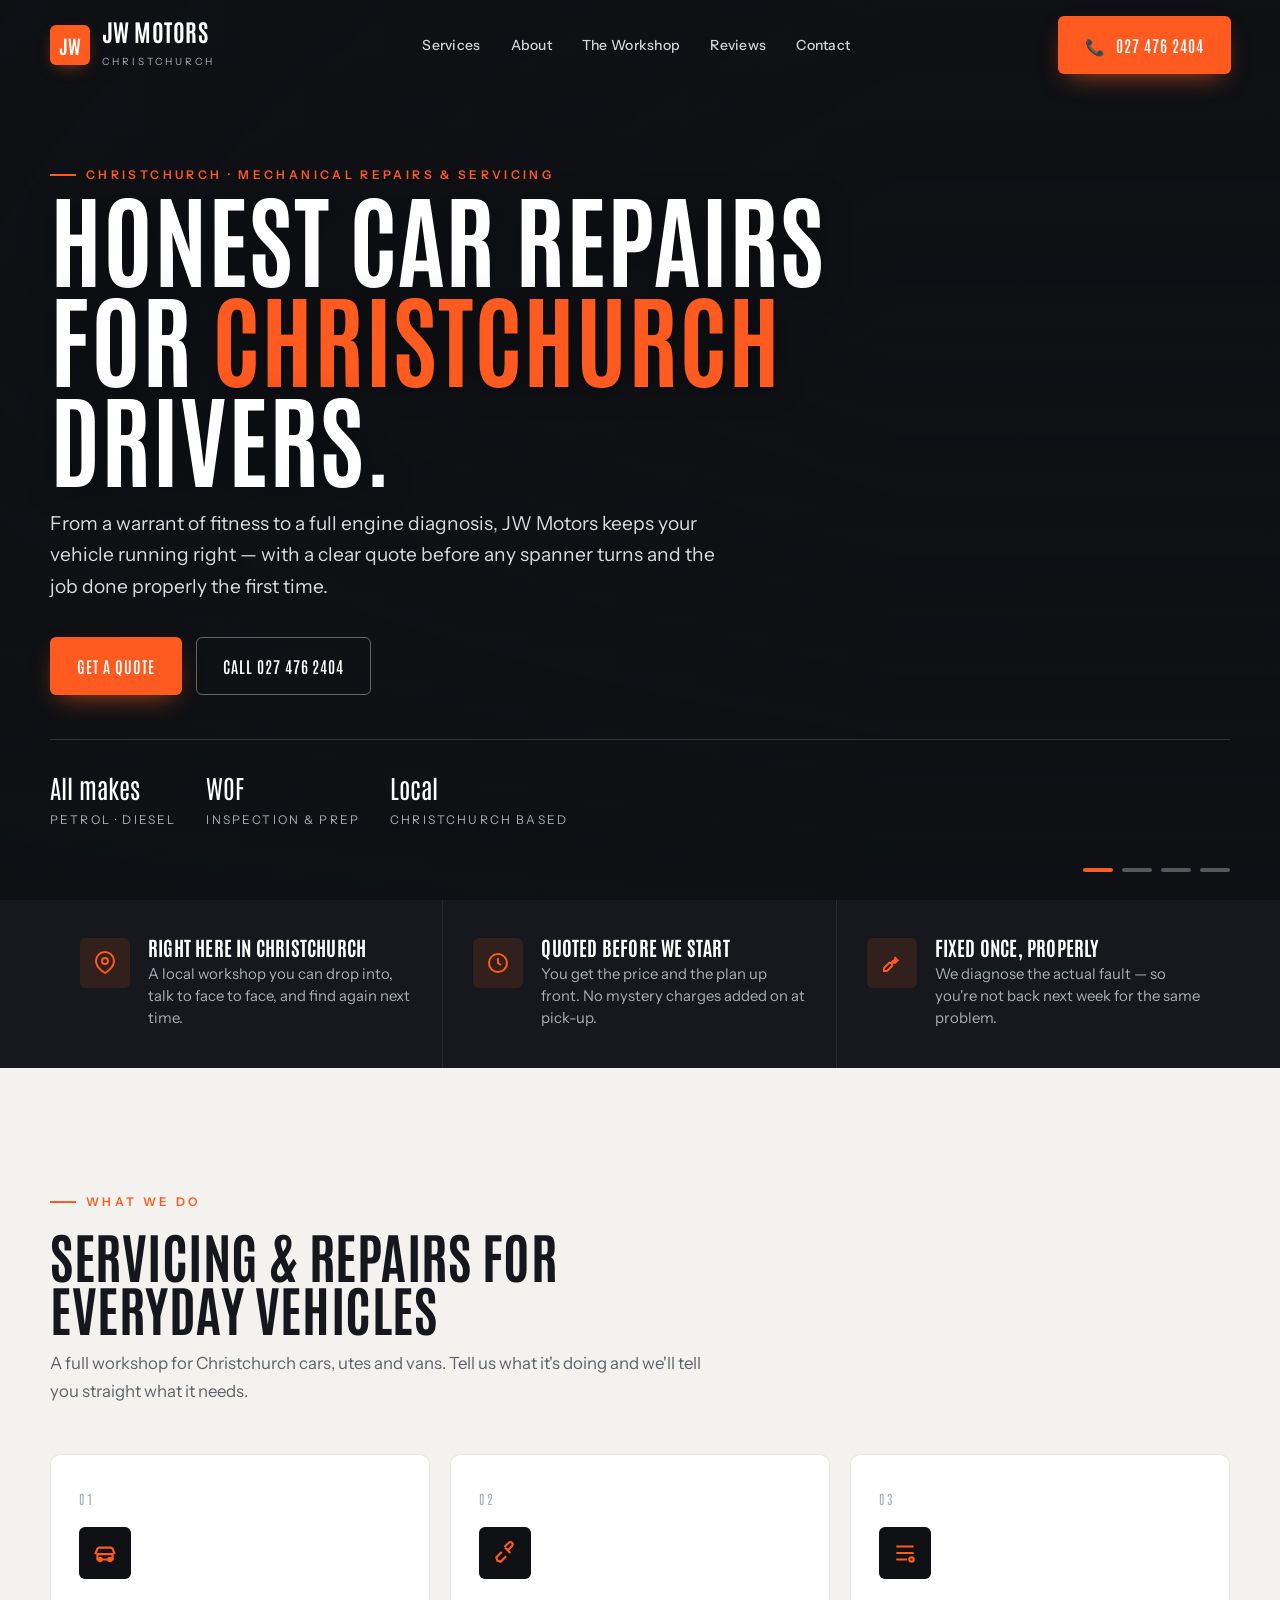
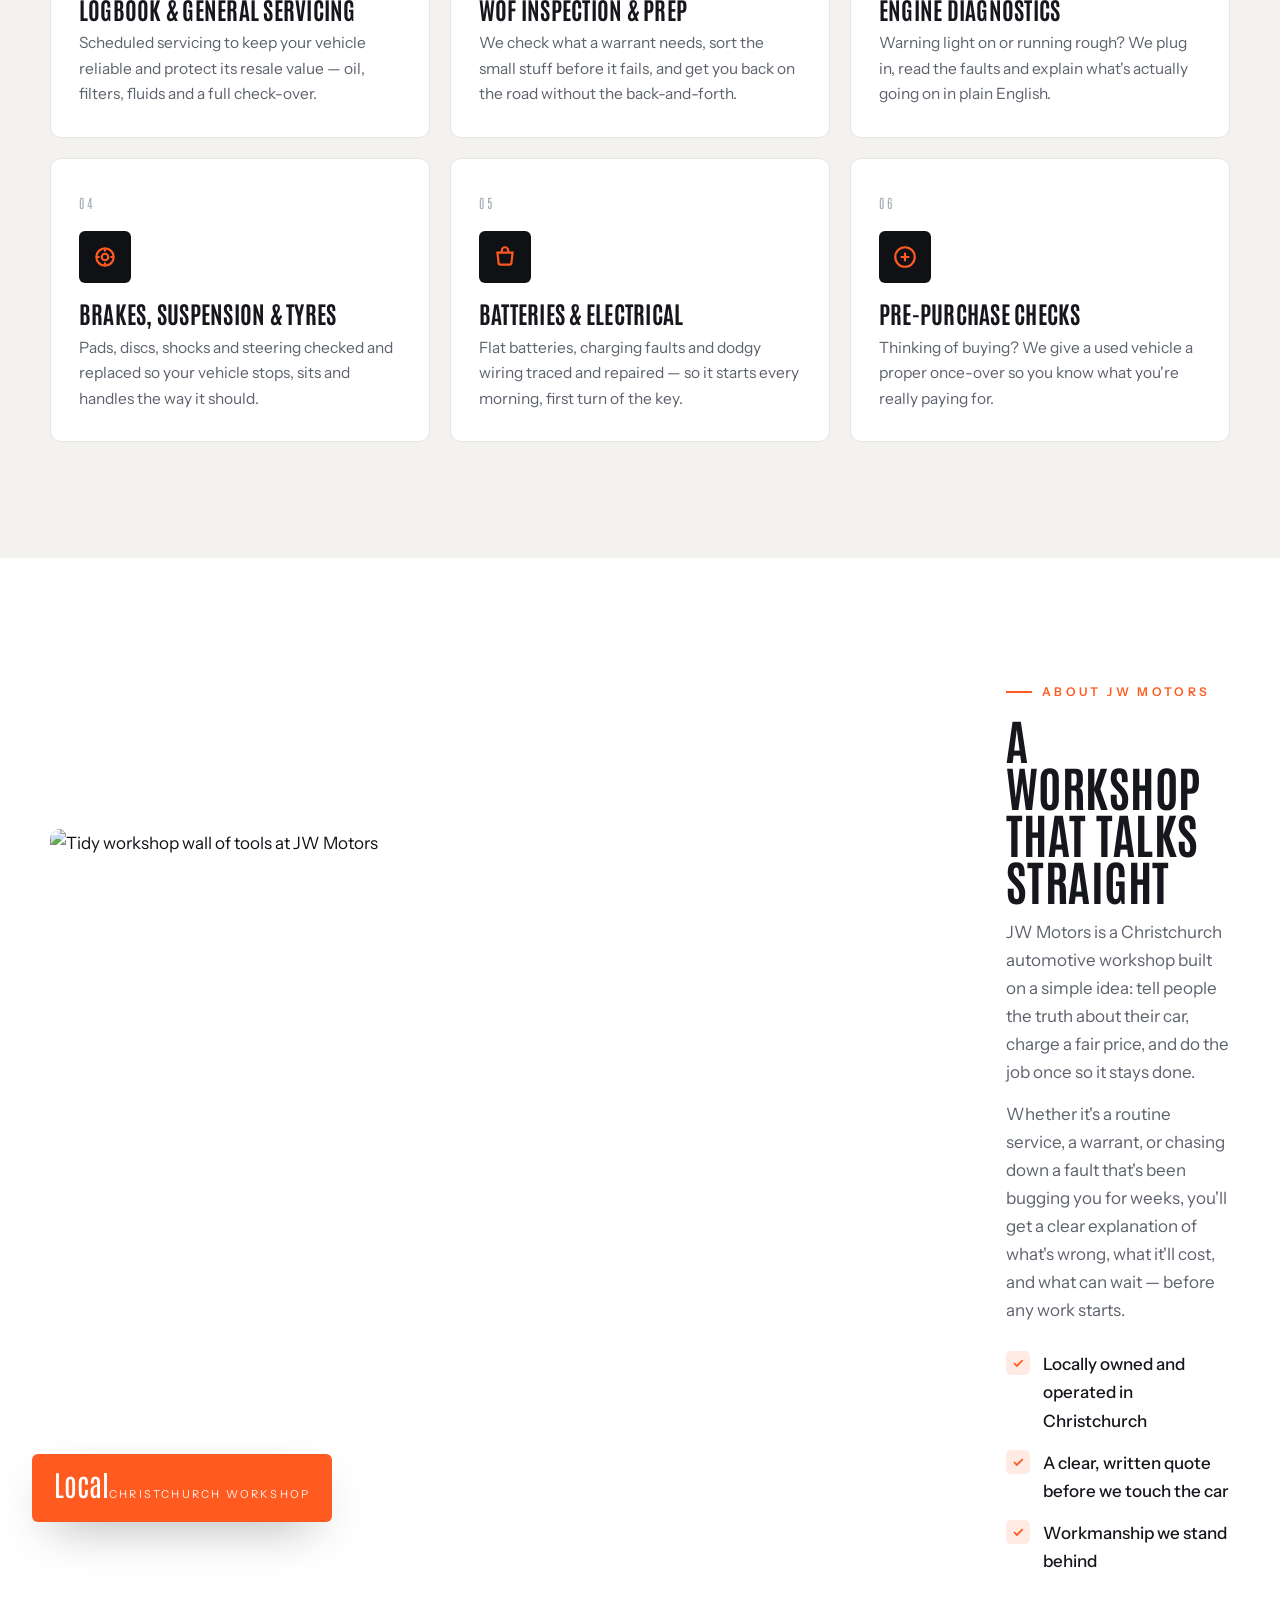
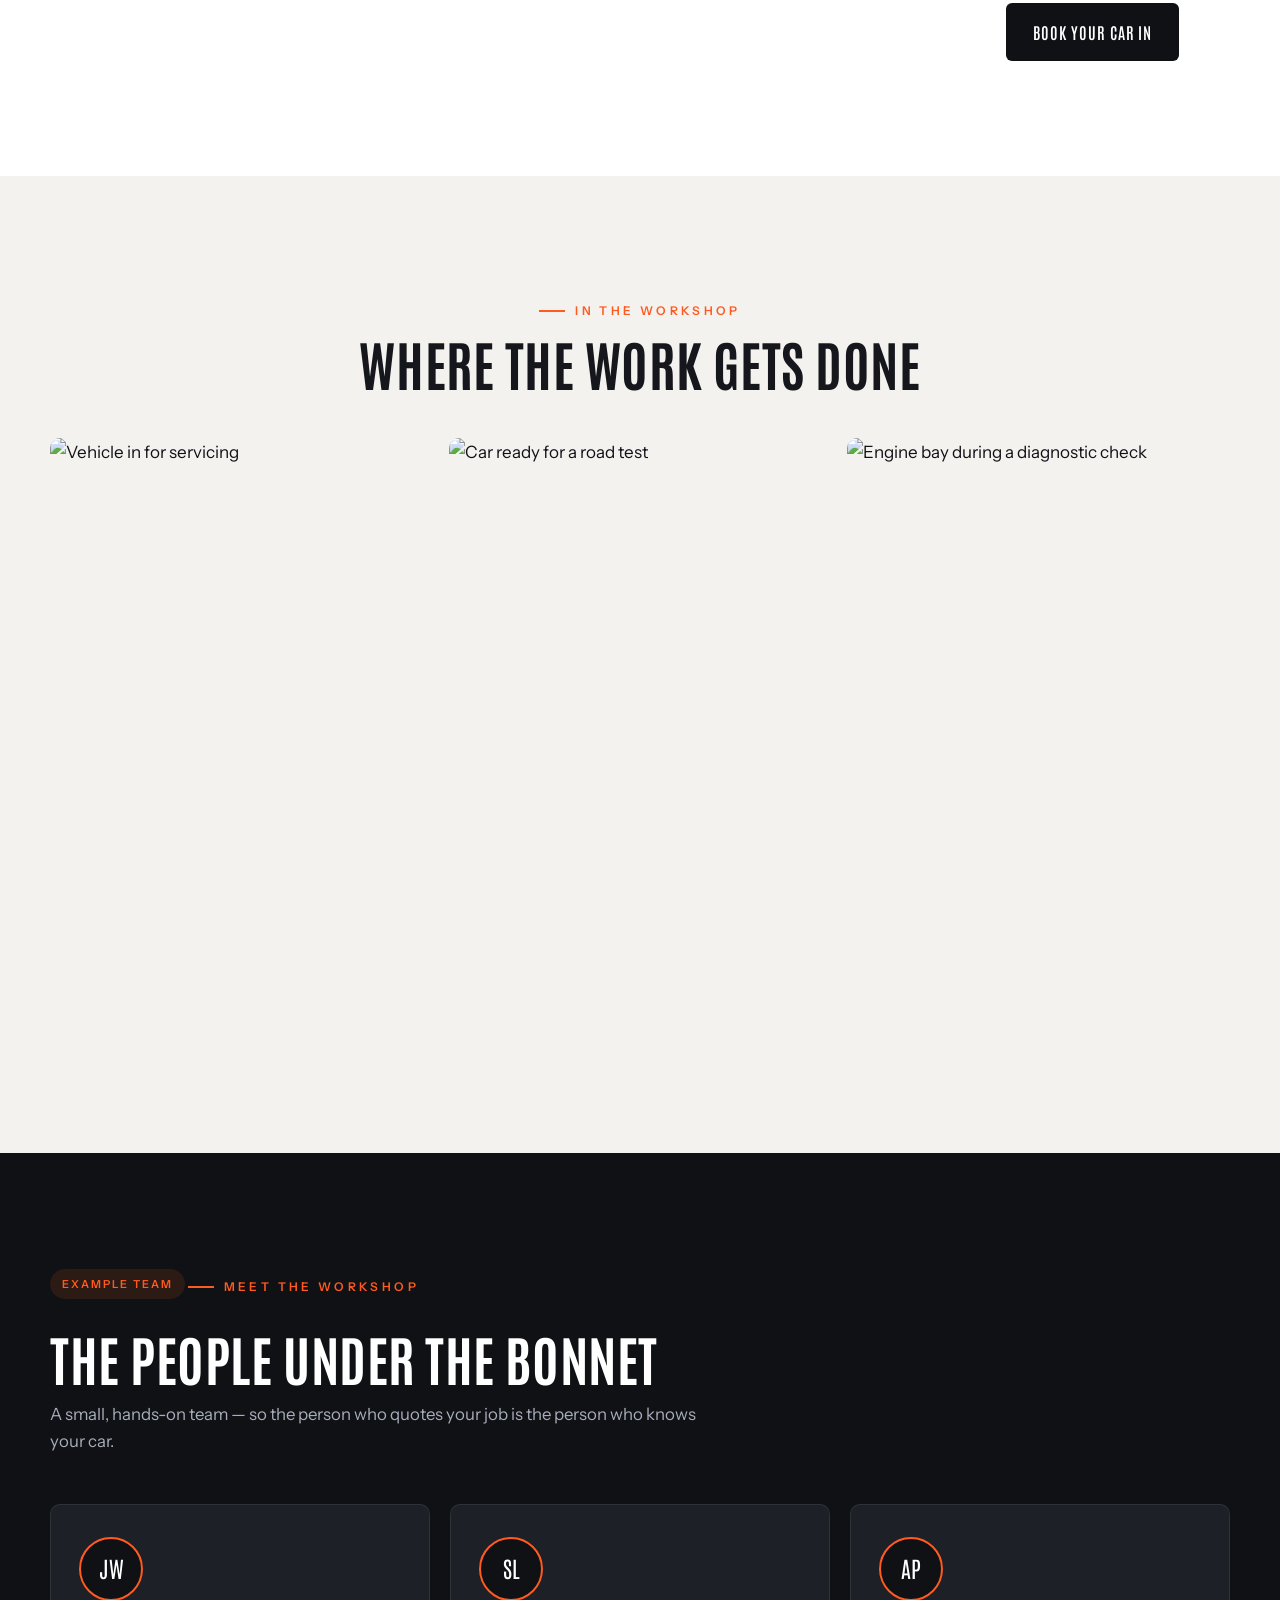
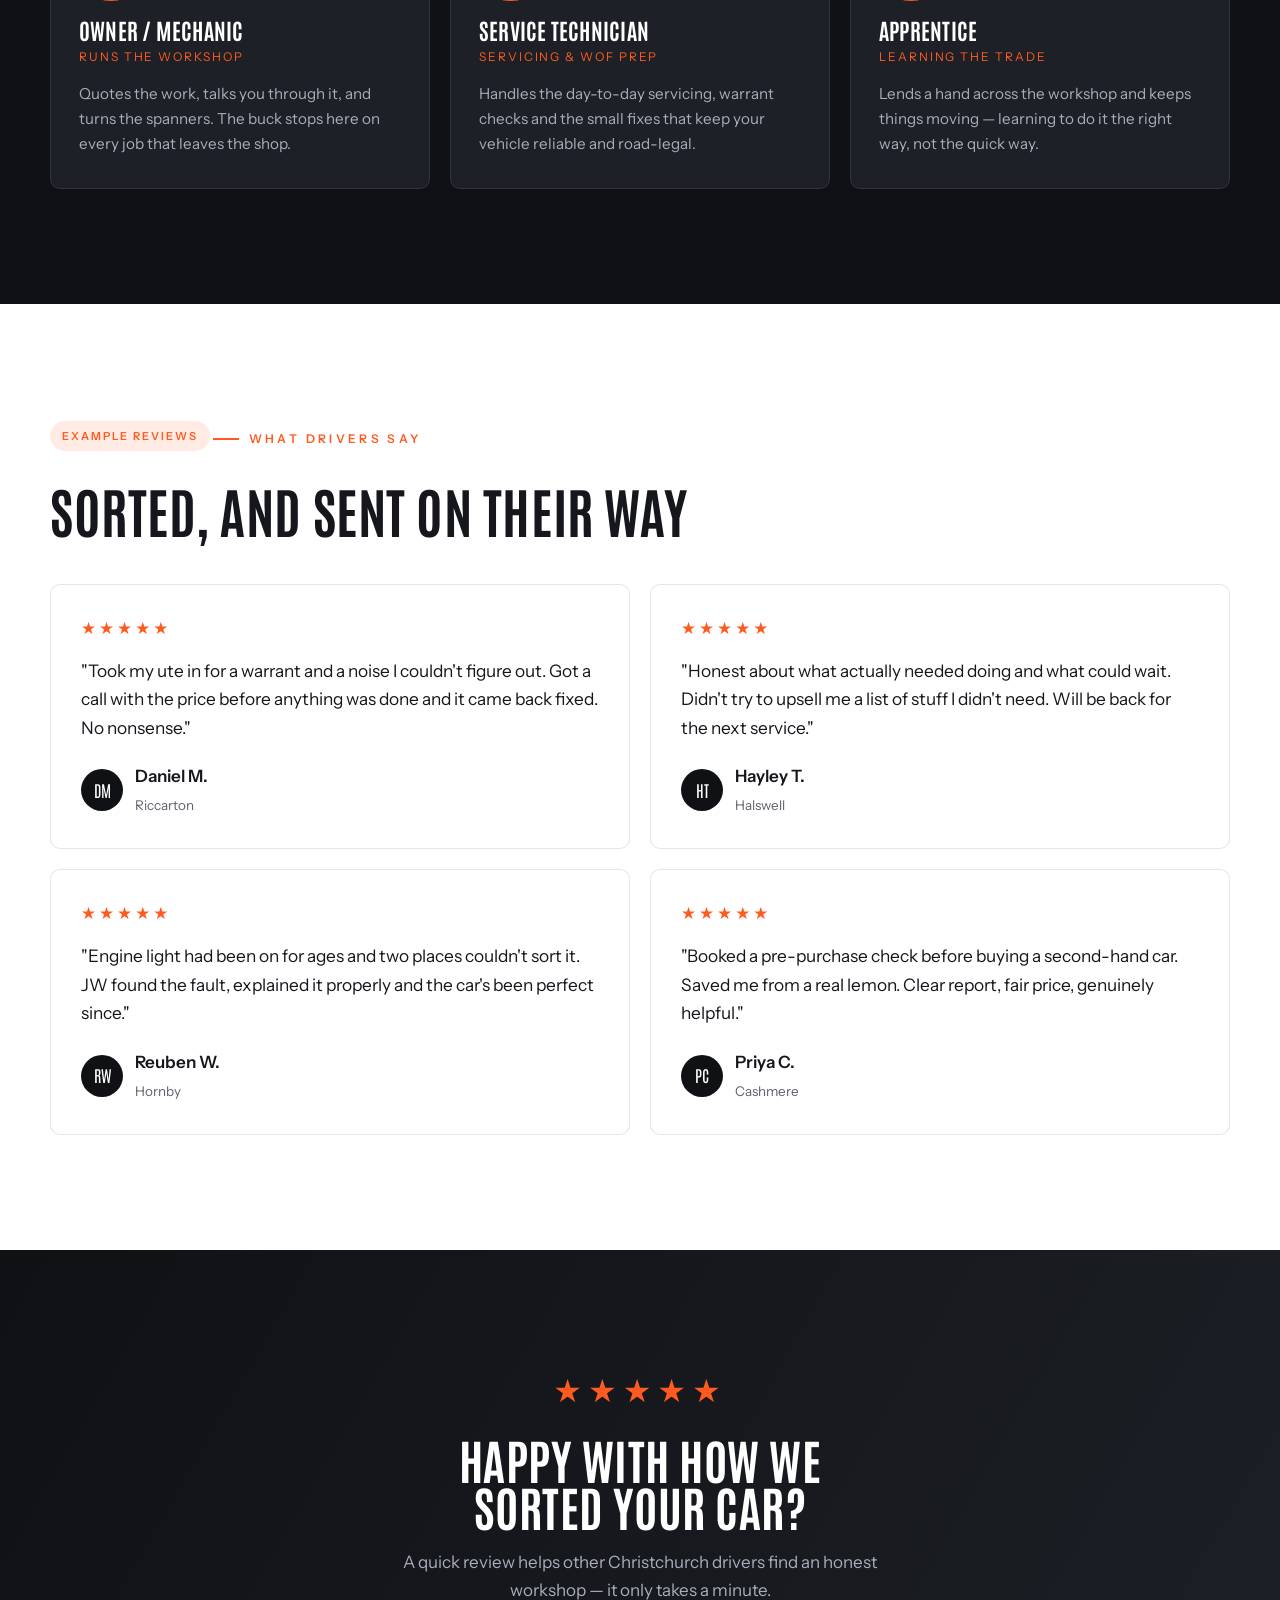
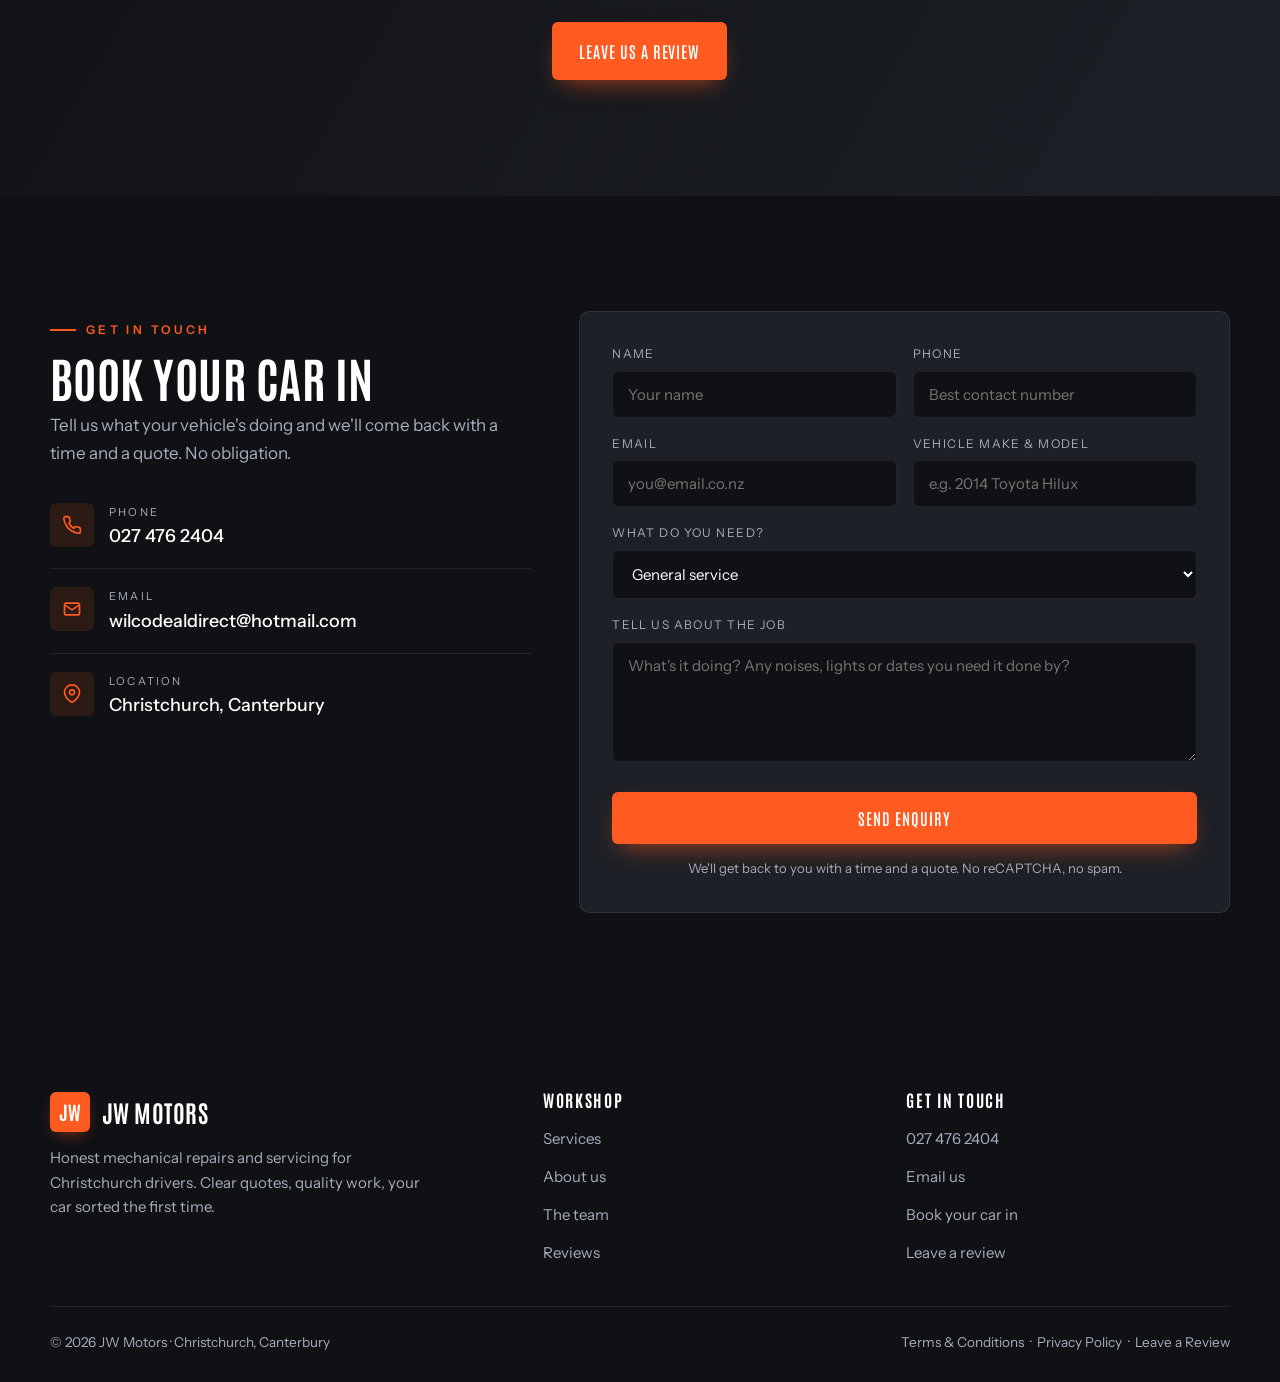
==== index.html @ 8399f2b5 "Initial build: JW Motors" ====
<!DOCTYPE html>
<html lang="en-NZ">
<head>
<meta charset="UTF-8" />
<meta name="viewport" content="width=device-width, initial-scale=1.0" />
<title>JW Motors | Mechanical Repairs & Servicing, Christchurch</title>
<meta name="description" content="JW Motors — honest mechanical repairs, servicing, WOF prep and diagnostics for Christchurch drivers. Clear quotes, no surprises, your car sorted the first time." />
<link rel="icon" href="favicon.svg" type="image/svg+xml" />
<meta property="og:title" content="JW Motors | Mechanical Repairs & Servicing, Christchurch" />
<meta property="og:description" content="Honest mechanical repairs and servicing for Christchurch drivers. Clear quotes, work done right the first time." />
<meta property="og:type" content="website" />
<meta property="og:image" content="https://images.unsplash.com/photo-1486262715619-67b85e0b08d3?auto=format&fit=crop&w=1200&q=70" />
<link rel="preconnect" href="https://fonts.googleapis.com" />
<link rel="preconnect" href="https://fonts.gstatic.com" crossorigin />
<link href="https://fonts.googleapis.com/css2?family=Antonio:wght@400;600;700&family=Instrument+Sans:wght@400;500;600&display=swap" rel="stylesheet" />
<link rel="stylesheet" href="styles.css" />
</head>
<body>

<!-- Intro overlay -->
<div class="intro" aria-hidden="true">
  <div class="intro-logo">
    <span class="brand-mark">JW</span>
    <span class="brand-name">JW Motors</span>
  </div>
  <span class="intro-bar"></span>
</div>

<!-- NAV -->
<header class="nav">
  <div class="nav-inner">
    <a class="brand" href="index.html" aria-label="JW Motors home">
      <span class="brand-mark">JW</span>
      <span>
        <span class="brand-name">JW Motors</span>
        <span class="brand-sub">Christchurch</span>
      </span>
    </a>
    <nav class="nav-links" aria-label="Primary">
      <a href="#services">Services</a>
      <a href="#about">About</a>
      <a href="#crew">The Workshop</a>
      <a href="#reviews">Reviews</a>
      <a href="#contact">Contact</a>
    </nav>
    <div class="nav-cta">
      <a class="btn btn-primary" href="tel:+64274762404">📞 <span class="long">027 476 2404</span></a>
    </div>
  </div>
</header>

<!-- HERO -->
<section class="hero" id="top">
  <div class="hero-slides">
    <div class="hero-slide active" style="background-image:url('https://images.unsplash.com/photo-1486262715619-67b85e0b08d3?auto=format&fit=crop&w=1900&q=70')"></div>
    <div class="hero-slide" style="background-image:url('https://images.unsplash.com/photo-1487754180451-c456f719a1fc?auto=format&fit=crop&w=1900&q=70')"></div>
    <div class="hero-slide" style="background-image:url('https://images.unsplash.com/photo-1492144534655-ae79c964c9d7?auto=format&fit=crop&w=1900&q=70')"></div>
    <div class="hero-slide" style="background-image:url('https://images.unsplash.com/photo-1503376780353-7e6692767b70?auto=format&fit=crop&w=1900&q=70')"></div>
  </div>
  <div class="hero-overlay"></div>
  <div class="hero-content">
    <span class="eyebrow">Christchurch · Mechanical Repairs & Servicing</span>
    <h1>Honest car repairs for <span class="hl">Christchurch</span> drivers.</h1>
    <p class="hero-sub">From a warrant of fitness to a full engine diagnosis, JW Motors keeps your vehicle running right — with a clear quote before any spanner turns and the job done properly the first time.</p>
    <div class="hero-cta">
      <a class="btn btn-primary" href="#contact">Get a quote</a>
      <a class="btn btn-ghost" href="tel:+64274762404">Call 027 476 2404</a>
    </div>
    <div class="hero-meta">
      <div class="item"><span class="k">All makes</span><span class="v">Petrol · Diesel</span></div>
      <div class="item"><span class="k">WOF</span><span class="v">Inspection & prep</span></div>
      <div class="item"><span class="k">Local</span><span class="v">Christchurch based</span></div>
    </div>
  </div>
  <div class="hero-dots" role="tablist" aria-label="Hero images">
    <button class="active" aria-label="Image 1"></button>
    <button aria-label="Image 2"></button>
    <button aria-label="Image 3"></button>
    <button aria-label="Image 4"></button>
  </div>
</section>

<!-- TRUST STRIP -->
<section class="trust" aria-label="Why drivers choose us">
  <div class="wrap">
    <div class="trust-grid">
      <div class="trust-item reveal">
        <span class="trust-ico" aria-hidden="true">
          <svg width="24" height="24" viewBox="0 0 24 24" fill="none" stroke="currentColor" stroke-width="2"><path d="M21 10c0 7-9 12-9 12s-9-5-9-12a9 9 0 0 1 18 0Z"/><circle cx="12" cy="10" r="3"/></svg>
        </span>
        <div><h3>Right here in Christchurch</h3><p>A local workshop you can drop into, talk to face to face, and find again next time.</p></div>
      </div>
      <div class="trust-item reveal">
        <span class="trust-ico" aria-hidden="true">
          <svg width="24" height="24" viewBox="0 0 24 24" fill="none" stroke="currentColor" stroke-width="2"><circle cx="12" cy="12" r="9"/><path d="M12 7v5l3 2"/></svg>
        </span>
        <div><h3>Quoted before we start</h3><p>You get the price and the plan up front. No mystery charges added on at pick-up.</p></div>
      </div>
      <div class="trust-item reveal">
        <span class="trust-ico" aria-hidden="true">
          <svg width="24" height="24" viewBox="0 0 24 24" fill="none" stroke="currentColor" stroke-width="2"><path d="M14.7 6.3a4 4 0 0 1-5.4 5.4L4 17v3h3l5.3-5.3a4 4 0 0 1 5.4-5.4l-2.6 2.6-1.4-1.4 2.6-2.6Z"/></svg>
        </span>
        <div><h3>Fixed once, properly</h3><p>We diagnose the actual fault — so you're not back next week for the same problem.</p></div>
      </div>
    </div>
  </div>
</section>

<!-- SERVICES -->
<section class="band band-bone" id="services">
  <div class="wrap">
    <div class="sec-head reveal">
      <span class="eyebrow">What we do</span>
      <h2>Servicing & repairs for everyday vehicles</h2>
      <p>A full workshop for Christchurch cars, utes and vans. Tell us what it's doing and we'll tell you straight what it needs.</p>
    </div>
    <div class="svc-grid">
      <article class="svc-card reveal">
        <span class="svc-num">01</span>
        <span class="svc-ico" aria-hidden="true"><svg width="26" height="26" viewBox="0 0 24 24" fill="none" stroke="currentColor" stroke-width="2"><path d="M3 13l2-5a2 2 0 0 1 2-1h10a2 2 0 0 1 2 1l2 5"/><path d="M5 13h14v5H5z"/><circle cx="7.5" cy="18" r="1.5"/><circle cx="16.5" cy="18" r="1.5"/></svg></span>
        <h3>Logbook & general servicing</h3>
        <p>Scheduled servicing to keep your vehicle reliable and protect its resale value — oil, filters, fluids and a full check-over.</p>
      </article>
      <article class="svc-card reveal">
        <span class="svc-num">02</span>
        <span class="svc-ico" aria-hidden="true"><svg width="26" height="26" viewBox="0 0 24 24" fill="none" stroke="currentColor" stroke-width="2"><path d="M9 11l-5 5 1 3 3 1 5-5"/><path d="M14.5 9.5l4-4a2.1 2.1 0 0 0-3-3l-4 4"/><path d="M12 7l5 5"/></svg></span>
        <h3>WOF inspection & prep</h3>
        <p>We check what a warrant needs, sort the small stuff before it fails, and get you back on the road without the back-and-forth.</p>
      </article>
      <article class="svc-card reveal">
        <span class="svc-num">03</span>
        <span class="svc-ico" aria-hidden="true"><svg width="26" height="26" viewBox="0 0 24 24" fill="none" stroke="currentColor" stroke-width="2"><path d="M4 6h16M4 12h16M4 18h10"/><circle cx="18" cy="18" r="2"/></svg></span>
        <h3>Engine diagnostics</h3>
        <p>Warning light on or running rough? We plug in, read the faults and explain what's actually going on in plain English.</p>
      </article>
      <article class="svc-card reveal">
        <span class="svc-num">04</span>
        <span class="svc-ico" aria-hidden="true"><svg width="26" height="26" viewBox="0 0 24 24" fill="none" stroke="currentColor" stroke-width="2"><circle cx="12" cy="12" r="8"/><circle cx="12" cy="12" r="3"/><path d="M12 4v3M12 17v3M4 12h3M17 12h3"/></svg></span>
        <h3>Brakes, suspension & tyres</h3>
        <p>Pads, discs, shocks and steering checked and replaced so your vehicle stops, sits and handles the way it should.</p>
      </article>
      <article class="svc-card reveal">
        <span class="svc-num">05</span>
        <span class="svc-ico" aria-hidden="true"><svg width="26" height="26" viewBox="0 0 24 24" fill="none" stroke="currentColor" stroke-width="2"><path d="M5 8h14l-1 9a2 2 0 0 1-2 2H8a2 2 0 0 1-2-2L5 8Z"/><path d="M9 8V6a3 3 0 0 1 6 0v2"/></svg></span>
        <h3>Batteries & electrical</h3>
        <p>Flat batteries, charging faults and dodgy wiring traced and repaired — so it starts every morning, first turn of the key.</p>
      </article>
      <article class="svc-card reveal">
        <span class="svc-num">06</span>
        <span class="svc-ico" aria-hidden="true"><svg width="26" height="26" viewBox="0 0 24 24" fill="none" stroke="currentColor" stroke-width="2"><path d="M3 12a9 9 0 1 0 18 0 9 9 0 0 0-18 0Z"/><path d="M8 12h8M12 8v8"/></svg></span>
        <h3>Pre-purchase checks</h3>
        <p>Thinking of buying? We give a used vehicle a proper once-over so you know what you're really paying for.</p>
      </article>
    </div>
  </div>
</section>

<!-- ABOUT -->
<section class="band band-paper" id="about">
  <div class="wrap">
    <div class="split">
      <div class="about-media reveal">
        <img src="https://images.unsplash.com/photo-1487754180451-c456f719a1fc?auto=format&fit=crop&w=900&q=70" alt="Tidy workshop wall of tools at JW Motors" width="900" height="675" loading="lazy" />
        <div class="about-tag"><span class="big">Local</span><span class="small">Christchurch workshop</span></div>
      </div>
      <div class="about-copy reveal">
        <span class="eyebrow">About JW Motors</span>
        <h2 style="font-size:clamp(2rem,5vw,3rem);margin-top:14px;">A workshop that talks straight</h2>
        <p>JW Motors is a Christchurch automotive workshop built on a simple idea: tell people the truth about their car, charge a fair price, and do the job once so it stays done.</p>
        <p>Whether it's a routine service, a warrant, or chasing down a fault that's been bugging you for weeks, you'll get a clear explanation of what's wrong, what it'll cost, and what can wait — before any work starts.</p>
        <ul class="checklist">
          <li><span class="tick" aria-hidden="true"><svg width="14" height="14" viewBox="0 0 24 24" fill="none" stroke="currentColor" stroke-width="3"><path d="M5 12l5 5L20 7"/></svg></span> Locally owned and operated in Christchurch</li>
          <li><span class="tick" aria-hidden="true"><svg width="14" height="14" viewBox="0 0 24 24" fill="none" stroke="currentColor" stroke-width="3"><path d="M5 12l5 5L20 7"/></svg></span> A clear, written quote before we touch the car</li>
          <li><span class="tick" aria-hidden="true"><svg width="14" height="14" viewBox="0 0 24 24" fill="none" stroke="currentColor" stroke-width="3"><path d="M5 12l5 5L20 7"/></svg></span> Workmanship we stand behind</li>
        </ul>
        <a class="btn btn-dark" href="#contact" style="margin-top:28px;">Book your car in</a>
      </div>
    </div>
  </div>
</section>

<!-- WORK GALLERY -->
<section class="band band-bone" id="gallery">
  <div class="wrap">
    <div class="sec-head center reveal">
      <span class="eyebrow">In the workshop</span>
      <h2>Where the work gets done</h2>
    </div>
    <div class="svc-grid" style="gap:16px;">
      <div class="reveal" style="overflow:hidden;border-radius:var(--radius-lg);">
        <img src="https://images.unsplash.com/photo-1492144534655-ae79c964c9d7?auto=format&fit=crop&w=800&q=70" alt="Vehicle in for servicing" width="800" height="600" loading="lazy" style="width:100%;aspect-ratio:4/3;object-fit:cover;filter:saturate(0.85) contrast(1.05);" />
      </div>
      <div class="reveal" style="overflow:hidden;border-radius:var(--radius-lg);">
        <img src="https://images.unsplash.com/photo-1503376780353-7e6692767b70?auto=format&fit=crop&w=800&q=70" alt="Car ready for a road test" width="800" height="600" loading="lazy" style="width:100%;aspect-ratio:4/3;object-fit:cover;filter:saturate(0.85) contrast(1.05);" />
      </div>
      <div class="reveal" style="overflow:hidden;border-radius:var(--radius-lg);">
        <img src="https://images.unsplash.com/photo-1486262715619-67b85e0b08d3?auto=format&fit=crop&w=800&q=70" alt="Engine bay during a diagnostic check" width="800" height="600" loading="lazy" style="width:100%;aspect-ratio:4/3;object-fit:cover;filter:saturate(0.85) contrast(1.05);" />
      </div>
    </div>
  </div>
</section>

<!-- CREW -->
<section class="band band-ink" id="crew">
  <div class="wrap">
    <div class="sec-head reveal">
      <span class="badge">Example team</span>
      <span class="eyebrow">Meet the workshop</span>
      <h2>The people under the bonnet</h2>
      <p>A small, hands-on team — so the person who quotes your job is the person who knows your car.</p>
    </div>
    <div class="crew-grid">
      <article class="crew-card reveal">
        <div class="avatar" aria-hidden="true">JW</div>
        <h3>Owner / Mechanic</h3>
        <span class="role-sub">Runs the workshop</span>
        <p>Quotes the work, talks you through it, and turns the spanners. The buck stops here on every job that leaves the shop.</p>
      </article>
      <article class="crew-card reveal">
        <div class="avatar" aria-hidden="true">SL</div>
        <h3>Service Technician</h3>
        <span class="role-sub">Servicing & WOF prep</span>
        <p>Handles the day-to-day servicing, warrant checks and the small fixes that keep your vehicle reliable and road-legal.</p>
      </article>
      <article class="crew-card reveal">
        <div class="avatar" aria-hidden="true">AP</div>
        <h3>Apprentice</h3>
        <span class="role-sub">Learning the trade</span>
        <p>Lends a hand across the workshop and keeps things moving — learning to do it the right way, not the quick way.</p>
      </article>
    </div>
  </div>
</section>

<!-- REVIEWS -->
<section class="band band-paper" id="reviews">
  <div class="wrap">
    <div class="sec-head reveal">
      <span class="badge">Example reviews</span>
      <span class="eyebrow">What drivers say</span>
      <h2>Sorted, and sent on their way</h2>
    </div>
    <div class="rev-grid">
      <article class="rev-card reveal">
        <div class="stars" aria-label="5 out of 5 stars">★★★★★</div>
        <blockquote>"Took my ute in for a warrant and a noise I couldn't figure out. Got a call with the price before anything was done and it came back fixed. No nonsense."</blockquote>
        <div class="rev-who"><span class="ava">DM</span><span><span class="n">Daniel M.</span><br /><span class="s">Riccarton</span></span></div>
      </article>
      <article class="rev-card reveal">
        <div class="stars" aria-label="5 out of 5 stars">★★★★★</div>
        <blockquote>"Honest about what actually needed doing and what could wait. Didn't try to upsell me a list of stuff I didn't need. Will be back for the next service."</blockquote>
        <div class="rev-who"><span class="ava">HT</span><span><span class="n">Hayley T.</span><br /><span class="s">Halswell</span></span></div>
      </article>
      <article class="rev-card reveal">
        <div class="stars" aria-label="5 out of 5 stars">★★★★★</div>
        <blockquote>"Engine light had been on for ages and two places couldn't sort it. JW found the fault, explained it properly and the car's been perfect since."</blockquote>
        <div class="rev-who"><span class="ava">RW</span><span><span class="n">Reuben W.</span><br /><span class="s">Hornby</span></span></div>
      </article>
      <article class="rev-card reveal">
        <div class="stars" aria-label="5 out of 5 stars">★★★★★</div>
        <blockquote>"Booked a pre-purchase check before buying a second-hand car. Saved me from a real lemon. Clear report, fair price, genuinely helpful."</blockquote>
        <div class="rev-who"><span class="ava">PC</span><span><span class="n">Priya C.</span><br /><span class="s">Cashmere</span></span></div>
      </article>
    </div>
  </div>
</section>

<!-- REVIEW FUNNEL BANNER -->
<section class="band funnel">
  <div class="wrap funnel-inner reveal">
    <div class="stars" aria-hidden="true">★★★★★</div>
    <h2>Happy with how we sorted your car?</h2>
    <p>A quick review helps other Christchurch drivers find an honest workshop — it only takes a minute.</p>
    <a class="btn btn-primary" href="review.html">Leave us a review</a>
  </div>
</section>

<!-- CONTACT -->
<section class="band band-ink" id="contact">
  <div class="wrap">
    <div class="contact-grid">
      <div class="contact-info reveal">
        <span class="eyebrow">Get in touch</span>
        <h2 style="font-size:clamp(2rem,5vw,3rem);margin:14px 0 10px;">Book your car in</h2>
        <p style="color:var(--muted-light);margin-bottom:18px;">Tell us what your vehicle's doing and we'll come back with a time and a quote. No obligation.</p>
        <div class="line">
          <span class="ico" aria-hidden="true"><svg width="20" height="20" viewBox="0 0 24 24" fill="none" stroke="currentColor" stroke-width="2"><path d="M22 16.9v3a2 2 0 0 1-2.2 2 19.8 19.8 0 0 1-8.6-3 19.5 19.5 0 0 1-6-6 19.8 19.8 0 0 1-3-8.7A2 2 0 0 1 4.1 2h3a2 2 0 0 1 2 1.7c.1 1 .4 1.9.7 2.8a2 2 0 0 1-.5 2.1L8.1 9.9a16 16 0 0 0 6 6l1.3-1.3a2 2 0 0 1 2.1-.4c.9.3 1.8.5 2.8.6a2 2 0 0 1 1.7 2Z"/></svg></span>
          <div><div class="lbl">Phone</div><a class="val" href="tel:+64274762404">027 476 2404</a></div>
        </div>
        <div class="line">
          <span class="ico" aria-hidden="true"><svg width="20" height="20" viewBox="0 0 24 24" fill="none" stroke="currentColor" stroke-width="2"><rect x="3" y="5" width="18" height="14" rx="2"/><path d="m3 7 9 6 9-6"/></svg></span>
          <div><div class="lbl">Email</div><a class="val" href="mailto:wilcodealdirect@hotmail.com">wilcodealdirect@hotmail.com</a></div>
        </div>
        <div class="line">
          <span class="ico" aria-hidden="true"><svg width="20" height="20" viewBox="0 0 24 24" fill="none" stroke="currentColor" stroke-width="2"><path d="M21 10c0 7-9 12-9 12s-9-5-9-12a9 9 0 0 1 18 0Z"/><circle cx="12" cy="10" r="3"/></svg></span>
          <div><div class="lbl">Location</div><span class="val">Christchurch, Canterbury</span></div>
        </div>
      </div>

      <form class="form reveal" action="https://formsubmit.co/wilcodealdirect@hotmail.com" method="POST">
        <input type="hidden" name="_subject" value="New enquiry from JW Motors website" />
        <input type="hidden" name="_captcha" value="false" />
        <input type="hidden" name="_template" value="table" />
        <div class="form-row">
          <div class="field">
            <label for="name">Name</label>
            <input id="name" name="name" type="text" required placeholder="Your name" />
          </div>
          <div class="field">
            <label for="phone">Phone</label>
            <input id="phone" name="phone" type="tel" required placeholder="Best contact number" />
          </div>
        </div>
        <div class="form-row">
          <div class="field">
            <label for="email">Email</label>
            <input id="email" name="email" type="email" placeholder="you@email.co.nz" />
          </div>
          <div class="field">
            <label for="vehicle">Vehicle make & model</label>
            <input id="vehicle" name="vehicle" type="text" placeholder="e.g. 2014 Toyota Hilux" />
          </div>
        </div>
        <div class="field">
          <label for="service">What do you need?</label>
          <select id="service" name="service">
            <option>General service</option>
            <option>WOF inspection / prep</option>
            <option>Engine diagnostics / warning light</option>
            <option>Brakes, suspension or tyres</option>
            <option>Battery / electrical</option>
            <option>Pre-purchase check</option>
            <option>Something else</option>
          </select>
        </div>
        <div class="field">
          <label for="message">Tell us about the job</label>
          <textarea id="message" name="message" placeholder="What's it doing? Any noises, lights or dates you need it done by?"></textarea>
        </div>
        <button type="submit" class="btn btn-primary">Send enquiry</button>
        <p class="form-note">We'll get back to you with a time and a quote. No reCAPTCHA, no spam.</p>
      </form>
    </div>
  </div>
</section>

<!-- FOOTER -->
<footer class="footer">
  <div class="wrap">
    <div class="footer-top">
      <div>
        <a class="brand" href="index.html"><span class="brand-mark">JW</span><span class="brand-name">JW Motors</span></a>
        <p>Honest mechanical repairs and servicing for Christchurch drivers. Clear quotes, quality work, your car sorted the first time.</p>
      </div>
      <div>
        <h4>Workshop</h4>
        <ul>
          <li><a href="#services">Services</a></li>
          <li><a href="#about">About us</a></li>
          <li><a href="#crew">The team</a></li>
          <li><a href="#reviews">Reviews</a></li>
        </ul>
      </div>
      <div>
        <h4>Get in touch</h4>
        <ul>
          <li><a href="tel:+64274762404">027 476 2404</a></li>
          <li><a href="mailto:wilcodealdirect@hotmail.com">Email us</a></li>
          <li><a href="#contact">Book your car in</a></li>
          <li><a href="review.html">Leave a review</a></li>
        </ul>
      </div>
    </div>
    <div class="footer-bottom">
      <span>© 2026 JW Motors · Christchurch, Canterbury</span>
      <span>
        <a href="terms.html">Terms &amp; Conditions</a> &nbsp;·&nbsp;
        <a href="privacy.html">Privacy Policy</a> &nbsp;·&nbsp;
        <a href="review.html">Leave a Review</a>
      </span>
    </div>
  </div>
</footer>

<script src="app.js"></script>
</body>
</html>
---- styles.css ----
/* JW Motors — Christchurch automotive workshop
   Archetype: Industrial · Fonts: Antonio (display) + Instrument Sans (body) */

:root {
  --ink: #0f1115;
  --ink-2: #16181d;
  --ink-3: #1d2026;
  --steel: #23262e;
  --line: rgba(255, 255, 255, 0.08);
  --line-dark: rgba(15, 17, 21, 0.10);
  --bone: #f4f2ee;
  --paper: #ffffff;
  --fog: #e9e6e0;
  --text: #15171c;
  --muted: #5d626c;
  --muted-light: #a7adba;
  --accent: #ff5a1f;
  --accent-deep: #e2440d;
  --accent-soft: rgba(255, 90, 31, 0.12);
  --radius: 6px;
  --radius-lg: 10px;
  --shadow: 0 18px 50px -20px rgba(8, 10, 14, 0.45);
  --maxw: 1180px;
  --ease: cubic-bezier(0.22, 0.61, 0.36, 1);
}

* { box-sizing: border-box; margin: 0; padding: 0; }

html { scroll-behavior: smooth; -webkit-text-size-adjust: 100%; }
@media (prefers-reduced-motion: reduce) { html { scroll-behavior: auto; } }

body {
  font-family: "Instrument Sans", system-ui, -apple-system, sans-serif;
  color: var(--text);
  background: var(--paper);
  line-height: 1.65;
  font-size: 17px;
  overflow-x: hidden;
  -webkit-font-smoothing: antialiased;
}

h1, h2, h3, h4 {
  font-family: "Antonio", "Arial Narrow", sans-serif;
  font-weight: 700;
  line-height: 0.98;
  letter-spacing: 0.01em;
  text-transform: uppercase;
}

a { color: inherit; text-decoration: none; }
img { display: block; max-width: 100%; }

.wrap { width: min(100% - 44px, var(--maxw)); margin-inline: auto; }

.eyebrow {
  font-family: "Instrument Sans", sans-serif;
  text-transform: uppercase;
  letter-spacing: 0.28em;
  font-size: 12px;
  font-weight: 600;
  color: var(--accent);
  display: inline-flex;
  align-items: center;
  gap: 10px;
}
.eyebrow::before {
  content: "";
  width: 26px;
  height: 2px;
  background: var(--accent);
  display: inline-block;
}

.btn {
  display: inline-flex;
  align-items: center;
  gap: 10px;
  font-family: "Antonio", sans-serif;
  text-transform: uppercase;
  letter-spacing: 0.06em;
  font-weight: 600;
  font-size: 16px;
  padding: 15px 26px;
  border-radius: var(--radius);
  border: 1px solid transparent;
  cursor: pointer;
  transition: transform 0.25s var(--ease), background 0.25s var(--ease), box-shadow 0.25s var(--ease), color 0.25s var(--ease);
  will-change: transform;
}
.btn-primary { background: var(--accent); color: #fff; box-shadow: 0 10px 26px -10px rgba(255, 90, 31, 0.7); }
.btn-primary:hover { background: var(--accent-deep); transform: translateY(-2px); }
.btn-ghost { background: transparent; color: #fff; border-color: rgba(255, 255, 255, 0.35); }
.btn-ghost:hover { background: rgba(255, 255, 255, 0.1); border-color: #fff; transform: translateY(-2px); }
.btn-dark { background: var(--ink); color: #fff; }
.btn-dark:hover { background: var(--steel); transform: translateY(-2px); }

/* ---------- NAV ---------- */
.nav {
  position: fixed; top: 0; left: 0; right: 0; z-index: 100;
  display: flex; align-items: center; justify-content: space-between;
  padding: 16px 0;
  transition: background 0.3s var(--ease), box-shadow 0.3s var(--ease), padding 0.3s var(--ease);
}
.nav-inner { width: min(100% - 44px, var(--maxw)); margin-inline: auto; display: flex; align-items: center; justify-content: space-between; }
.nav.scrolled { background: rgba(15, 17, 21, 0.92); backdrop-filter: blur(12px); box-shadow: 0 1px 0 var(--line); padding: 10px 0; }
.brand { display: flex; align-items: center; gap: 12px; color: #fff; }
.brand-mark {
  width: 40px; height: 40px; border-radius: var(--radius);
  background: var(--accent); color: #fff;
  display: grid; place-items: center;
  font-family: "Antonio", sans-serif; font-weight: 700; font-size: 19px; letter-spacing: -0.02em;
  box-shadow: 0 6px 18px -8px rgba(255, 90, 31, 0.8);
}
.brand-name { font-family: "Antonio", sans-serif; font-size: 24px; font-weight: 700; text-transform: uppercase; letter-spacing: 0.02em; line-height: 1; }
.brand-sub { display: block; font-family: "Instrument Sans", sans-serif; font-size: 10px; letter-spacing: 0.3em; color: var(--muted-light); text-transform: uppercase; margin-top: 3px; }
.nav-links { display: flex; align-items: center; gap: 30px; }
.nav-links a { color: rgba(255, 255, 255, 0.82); font-size: 14px; font-weight: 500; letter-spacing: 0.02em; transition: color 0.2s; }
.nav-links a:hover { color: var(--accent); }
.nav-cta { display: inline-flex; align-items: center; gap: 8px; }
.nav-toggle { display: none; background: none; border: 0; color: #fff; cursor: pointer; }
@media (max-width: 880px) {
  .nav-links { display: none; }
  .nav-cta .btn span.long { display: none; }
}

/* ---------- HERO ---------- */
.hero { position: relative; min-height: 100svh; display: flex; align-items: flex-end; background: var(--ink); overflow: hidden; }
.hero-slides { position: absolute; inset: 0; z-index: 0; }
.hero-slide {
  position: absolute; inset: 0;
  background-size: cover; background-position: center;
  opacity: 0; transition: opacity 1.6s var(--ease);
  filter: saturate(0.85) contrast(1.05);
  transform: scale(1.06);
}
.hero-slide.active { opacity: 1; animation: kenburns 8s var(--ease) forwards; }
@keyframes kenburns { from { transform: scale(1.06); } to { transform: scale(1.14); } }
@media (prefers-reduced-motion: reduce) {
  .hero-slide { transition: none; transform: none; animation: none; }
  .hero-slide:first-child { opacity: 1; }
  .hero-slide:not(:first-child) { opacity: 0; }
}
.hero-overlay {
  position: absolute; inset: 0; z-index: 1;
  background:
    linear-gradient(180deg, rgba(15, 17, 21, 0.55) 0%, rgba(15, 17, 21, 0.35) 38%, rgba(15, 17, 21, 0.92) 100%),
    linear-gradient(90deg, rgba(15, 17, 21, 0.6) 0%, rgba(15, 17, 21, 0.05) 70%);
}
.hero-content { position: relative; z-index: 2; width: min(100% - 44px, var(--maxw)); margin-inline: auto; padding: 150px 0 70px; color: #fff; }
.hero h1 { font-size: clamp(2.9rem, 8vw, 6.4rem); max-width: 16ch; text-shadow: 0 2px 30px rgba(0, 0, 0, 0.4); }
.hero h1 .hl { color: var(--accent); }
.hero-sub { margin-top: 22px; max-width: 52ch; font-size: clamp(1rem, 2vw, 1.2rem); color: rgba(255, 255, 255, 0.85); }
.hero-cta { margin-top: 34px; display: flex; flex-wrap: wrap; gap: 14px; }
.hero-meta { margin-top: 44px; display: flex; flex-wrap: wrap; gap: 30px; padding-top: 26px; border-top: 1px solid rgba(255, 255, 255, 0.14); }
.hero-meta .item { display: flex; flex-direction: column; gap: 2px; }
.hero-meta .k { font-family: "Antonio", sans-serif; font-size: 1.6rem; color: #fff; }
.hero-meta .v { font-size: 12px; letter-spacing: 0.18em; text-transform: uppercase; color: var(--muted-light); }
.hero-dots { position: absolute; bottom: 28px; right: max(22px, calc((100vw - var(--maxw)) / 2)); z-index: 3; display: flex; gap: 9px; }
.hero-dots button { width: 30px; height: 4px; border: 0; border-radius: 2px; background: rgba(255, 255, 255, 0.3); cursor: pointer; transition: background 0.3s; padding: 0; }
.hero-dots button.active { background: var(--accent); }

/* ---------- SECTIONS ---------- */
section { position: relative; }
.band { padding: clamp(64px, 9vw, 120px) 0; }
.band-bone { background: var(--bone); }
.band-paper { background: var(--paper); }
.band-ink { background: var(--ink); color: #fff; }
.sec-head { max-width: 60ch; margin-bottom: 48px; }
.sec-head h2 { font-size: clamp(2rem, 5vw, 3.4rem); margin-top: 16px; }
.sec-head.center { margin-inline: auto; text-align: center; }
.sec-head p { margin-top: 16px; color: var(--muted); font-size: 1.05rem; }
.band-ink .sec-head p { color: var(--muted-light); }

/* ---------- TRUST STRIP ---------- */
.trust { background: var(--ink-2); color: #fff; padding: 0; }
.trust-grid { display: grid; grid-template-columns: repeat(3, 1fr); }
.trust-item { display: flex; gap: 18px; padding: 38px 30px; border-right: 1px solid var(--line); }
.trust-item:last-child { border-right: 0; }
.trust-ico { flex: none; width: 50px; height: 50px; border-radius: var(--radius); background: var(--accent-soft); display: grid; place-items: center; color: var(--accent); }
.trust-item h3 { font-size: 1.25rem; }
.trust-item p { font-size: 0.93rem; color: var(--muted-light); margin-top: 5px; line-height: 1.5; }
@media (max-width: 760px) { .trust-grid { grid-template-columns: 1fr; } .trust-item { border-right: 0; border-bottom: 1px solid var(--line); } .trust-item:last-child { border-bottom: 0; } }

/* ---------- SERVICES ---------- */
.svc-grid { display: grid; grid-template-columns: repeat(3, 1fr); gap: 20px; }
@media (max-width: 900px) { .svc-grid { grid-template-columns: repeat(2, 1fr); } }
@media (max-width: 560px) { .svc-grid { grid-template-columns: 1fr; } }
.svc-card {
  background: var(--paper); border: 1px solid var(--line-dark); border-radius: var(--radius-lg);
  padding: 30px 28px; transition: transform 0.3s var(--ease), box-shadow 0.3s var(--ease), border-color 0.3s var(--ease);
  position: relative; overflow: hidden;
}
.svc-card::before { content: ""; position: absolute; left: 0; top: 0; bottom: 0; width: 3px; background: var(--accent); transform: scaleY(0); transform-origin: top; transition: transform 0.3s var(--ease); }
.svc-card:hover { transform: translateY(-6px); box-shadow: var(--shadow); border-color: transparent; }
.svc-card:hover::before { transform: scaleY(1); }
.svc-num { font-family: "Antonio", sans-serif; font-size: 13px; color: var(--muted-light); letter-spacing: 0.2em; }
.svc-ico { width: 52px; height: 52px; border-radius: var(--radius); background: var(--ink); color: var(--accent); display: grid; place-items: center; margin: 14px 0 18px; }
.svc-card h3 { font-size: 1.5rem; }
.svc-card p { color: var(--muted); font-size: 0.97rem; margin-top: 10px; }

/* ---------- ABOUT ---------- */
.split { display: grid; grid-template-columns: 1fr 1fr; gap: 56px; align-items: center; }
@media (max-width: 880px) { .split { grid-template-columns: 1fr; gap: 36px; } }
.about-media { position: relative; }
.about-media img { width: 100%; aspect-ratio: 4 / 3; object-fit: cover; border-radius: var(--radius-lg); filter: saturate(0.85) contrast(1.05); }
.about-tag {
  position: absolute; bottom: -18px; left: -18px; background: var(--accent); color: #fff;
  padding: 16px 22px; border-radius: var(--radius); box-shadow: var(--shadow);
}
.about-tag .big { font-family: "Antonio", sans-serif; font-size: 1.8rem; line-height: 1; }
.about-tag .small { font-size: 11px; letter-spacing: 0.2em; text-transform: uppercase; opacity: 0.92; }
.checklist { list-style: none; margin-top: 26px; display: grid; gap: 14px; }
.checklist li { display: flex; gap: 13px; align-items: flex-start; font-weight: 500; }
.checklist .tick { flex: none; width: 24px; height: 24px; border-radius: 5px; background: var(--accent-soft); color: var(--accent); display: grid; place-items: center; margin-top: 1px; }
.about-copy p { color: var(--muted); margin-top: 14px; }

/* ---------- CREW ---------- */
.crew-grid { display: grid; grid-template-columns: repeat(3, 1fr); gap: 20px; }
@media (max-width: 820px) { .crew-grid { grid-template-columns: 1fr; } }
.crew-card { background: var(--ink-3); border: 1px solid var(--line); border-radius: var(--radius-lg); padding: 32px 28px; transition: transform 0.3s var(--ease), border-color 0.3s; }
.crew-card:hover { transform: translateY(-5px); border-color: var(--accent); }
.avatar { width: 64px; height: 64px; border-radius: 50%; background: var(--ink); display: grid; place-items: center; font-family: "Antonio", sans-serif; font-size: 1.4rem; color: #fff; border: 2px solid var(--accent); margin-bottom: 18px; }
.crew-card h3 { font-size: 1.4rem; color: #fff; }
.crew-card .role-sub { color: var(--accent); font-size: 12px; letter-spacing: 0.16em; text-transform: uppercase; margin-top: 4px; }
.crew-card p { color: var(--muted-light); font-size: 0.95rem; margin-top: 12px; }

/* ---------- BADGE ---------- */
.badge { display: inline-block; font-size: 11px; letter-spacing: 0.18em; text-transform: uppercase; font-weight: 600; padding: 6px 12px; border-radius: 999px; background: var(--accent-soft); color: var(--accent); margin-bottom: 16px; }

/* ---------- REVIEWS ---------- */
.rev-grid { display: grid; grid-template-columns: repeat(2, 1fr); gap: 20px; }
@media (max-width: 760px) { .rev-grid { grid-template-columns: 1fr; } }
.rev-card { background: var(--paper); border: 1px solid var(--line-dark); border-radius: var(--radius-lg); padding: 30px; transition: transform 0.3s var(--ease), box-shadow 0.3s; }
.rev-card:hover { transform: translateY(-4px); box-shadow: var(--shadow); }
.stars { color: var(--accent); letter-spacing: 3px; font-size: 1.05rem; }
.rev-card blockquote { font-size: 1.08rem; margin: 14px 0 20px; color: var(--text); }
.rev-who { display: flex; align-items: center; gap: 12px; }
.rev-who .ava { width: 42px; height: 42px; border-radius: 50%; background: var(--ink); color: #fff; display: grid; place-items: center; font-family: "Antonio", sans-serif; font-size: 1rem; }
.rev-who .n { font-weight: 600; }
.rev-who .s { font-size: 0.84rem; color: var(--muted); }

/* ---------- REVIEW FUNNEL BANNER ---------- */
.funnel { background: linear-gradient(120deg, var(--ink) 0%, var(--ink-3) 100%); color: #fff; text-align: center; }
.funnel-inner { display: flex; flex-direction: column; align-items: center; gap: 18px; }
.funnel h2 { font-size: clamp(1.9rem, 5vw, 3rem); max-width: 18ch; }
.funnel .stars { font-size: 2rem; letter-spacing: 6px; }
.funnel p { color: var(--muted-light); max-width: 48ch; }

/* ---------- CONTACT ---------- */
.contact-grid { display: grid; grid-template-columns: 0.85fr 1.15fr; gap: 48px; }
@media (max-width: 880px) { .contact-grid { grid-template-columns: 1fr; gap: 34px; } }
.contact-info .line { display: flex; gap: 15px; align-items: flex-start; padding: 18px 0; border-bottom: 1px solid var(--line); }
.contact-info .line:last-child { border-bottom: 0; }
.contact-info .ico { flex: none; width: 44px; height: 44px; border-radius: var(--radius); background: var(--accent-soft); color: var(--accent); display: grid; place-items: center; }
.contact-info .lbl { font-size: 11px; letter-spacing: 0.2em; text-transform: uppercase; color: var(--muted-light); }
.contact-info .val { font-size: 1.12rem; color: #fff; font-weight: 500; margin-top: 2px; }
.contact-info a.val:hover { color: var(--accent); }

.form { background: var(--ink-3); border: 1px solid var(--line); border-radius: var(--radius-lg); padding: 32px; }
.form-row { display: grid; grid-template-columns: 1fr 1fr; gap: 16px; }
@media (max-width: 560px) { .form-row { grid-template-columns: 1fr; } }
.field { margin-bottom: 16px; }
.field label { display: block; font-size: 12px; letter-spacing: 0.12em; text-transform: uppercase; color: var(--muted-light); margin-bottom: 7px; }
.field input, .field select, .field textarea {
  width: 100%; background: var(--ink); border: 1px solid var(--line); border-radius: var(--radius);
  padding: 13px 15px; color: #fff; font-family: inherit; font-size: 15px; transition: border-color 0.2s, box-shadow 0.2s;
}
.field input:focus, .field select:focus, .field textarea:focus { outline: none; border-color: var(--accent); box-shadow: 0 0 0 3px var(--accent-soft); }
.field textarea { resize: vertical; min-height: 120px; }
.form .btn-primary { width: 100%; justify-content: center; margin-top: 6px; }
.form-note { font-size: 0.82rem; color: var(--muted-light); margin-top: 14px; text-align: center; }

/* ---------- FOOTER ---------- */
.footer { background: var(--ink); color: #fff; padding: 64px 0 28px; }
.footer-top { display: grid; grid-template-columns: 1.4fr 1fr 1fr; gap: 40px; padding-bottom: 40px; border-bottom: 1px solid var(--line); }
@media (max-width: 760px) { .footer-top { grid-template-columns: 1fr; gap: 28px; } }
.footer p { color: var(--muted-light); font-size: 0.94rem; margin-top: 14px; max-width: 38ch; }
.footer h4 { font-size: 1.05rem; letter-spacing: 0.1em; margin-bottom: 16px; color: #fff; }
.footer ul { list-style: none; display: grid; gap: 10px; }
.footer ul a { color: var(--muted-light); font-size: 0.94rem; transition: color 0.2s; }
.footer ul a:hover { color: var(--accent); }
.footer-bottom { display: flex; flex-wrap: wrap; justify-content: space-between; gap: 12px; padding-top: 24px; color: var(--muted-light); font-size: 0.85rem; }
.footer-bottom a { color: var(--muted-light); }
.footer-bottom a:hover { color: var(--accent); }

/* ---------- INTRO OVERLAY ---------- */
.intro { position: fixed; inset: 0; z-index: 2000; background: var(--ink); display: grid; place-items: center; transition: opacity 0.7s var(--ease), visibility 0.7s; }
.intro.done { opacity: 0; visibility: hidden; }
.intro-logo { display: flex; align-items: center; gap: 14px; color: #fff; opacity: 0; transform: translateY(10px); animation: introIn 0.8s var(--ease) 0.1s forwards; }
.intro-bar { position: absolute; bottom: 0; left: 0; height: 3px; background: var(--accent); width: 0; animation: introBar 1.3s var(--ease) forwards; }
@keyframes introIn { to { opacity: 1; transform: none; } }
@keyframes introBar { to { width: 100%; } }
@media (prefers-reduced-motion: reduce) { .intro { display: none; } }

/* ---------- REVEAL ON SCROLL ---------- */
.reveal { opacity: 0; transform: translateY(26px); transition: opacity 0.7s var(--ease), transform 0.7s var(--ease); }
.reveal.in { opacity: 1; transform: none; }
@media (prefers-reduced-motion: reduce) { .reveal { opacity: 1; transform: none; transition: none; } }

/* ---------- INNER PAGE HEADER ---------- */
.page-head { background: var(--ink); color: #fff; padding: 150px 0 70px; position: relative; overflow: hidden; }
.page-head::after { content: ""; position: absolute; right: -60px; top: -60px; width: 280px; height: 280px; border-radius: 50%; background: var(--accent-soft); }
.page-head h1 { font-size: clamp(2.4rem, 6vw, 4rem); position: relative; }
.page-head p { color: var(--muted-light); margin-top: 14px; max-width: 56ch; position: relative; }
.prose { max-width: 760px; margin-inline: auto; }
.prose h2 { font-size: 1.7rem; margin: 38px 0 12px; }
.prose p { color: var(--muted); margin-bottom: 14px; }
.prose ul { color: var(--muted); margin: 0 0 14px 20px; display: grid; gap: 8px; }

/* ---------- REVIEW PAGE ---------- */
.review-card { max-width: 620px; margin-inline: auto; background: var(--ink-3); border: 1px solid var(--line); border-radius: var(--radius-lg); padding: 48px 38px; text-align: center; color: #fff; }
.star-row { display: flex; justify-content: center; gap: 10px; margin: 30px 0 8px; }
.star-row button { background: none; border: 0; cursor: pointer; font-size: 2.6rem; line-height: 1; color: #3a3e48; transition: transform 0.18s var(--ease), color 0.18s; padding: 4px; }
.star-row button:hover { transform: scale(1.18); }
.star-row.hot button { color: var(--accent); }
.star-hint { color: var(--muted-light); font-size: 0.9rem; }

/* success state */
.success { display: none; text-align: center; }
.success.show { display: block; animation: introIn 0.5s var(--ease) forwards; }
.success .check { width: 70px; height: 70px; border-radius: 50%; background: var(--accent); color: #fff; display: grid; place-items: center; margin: 0 auto 18px; }
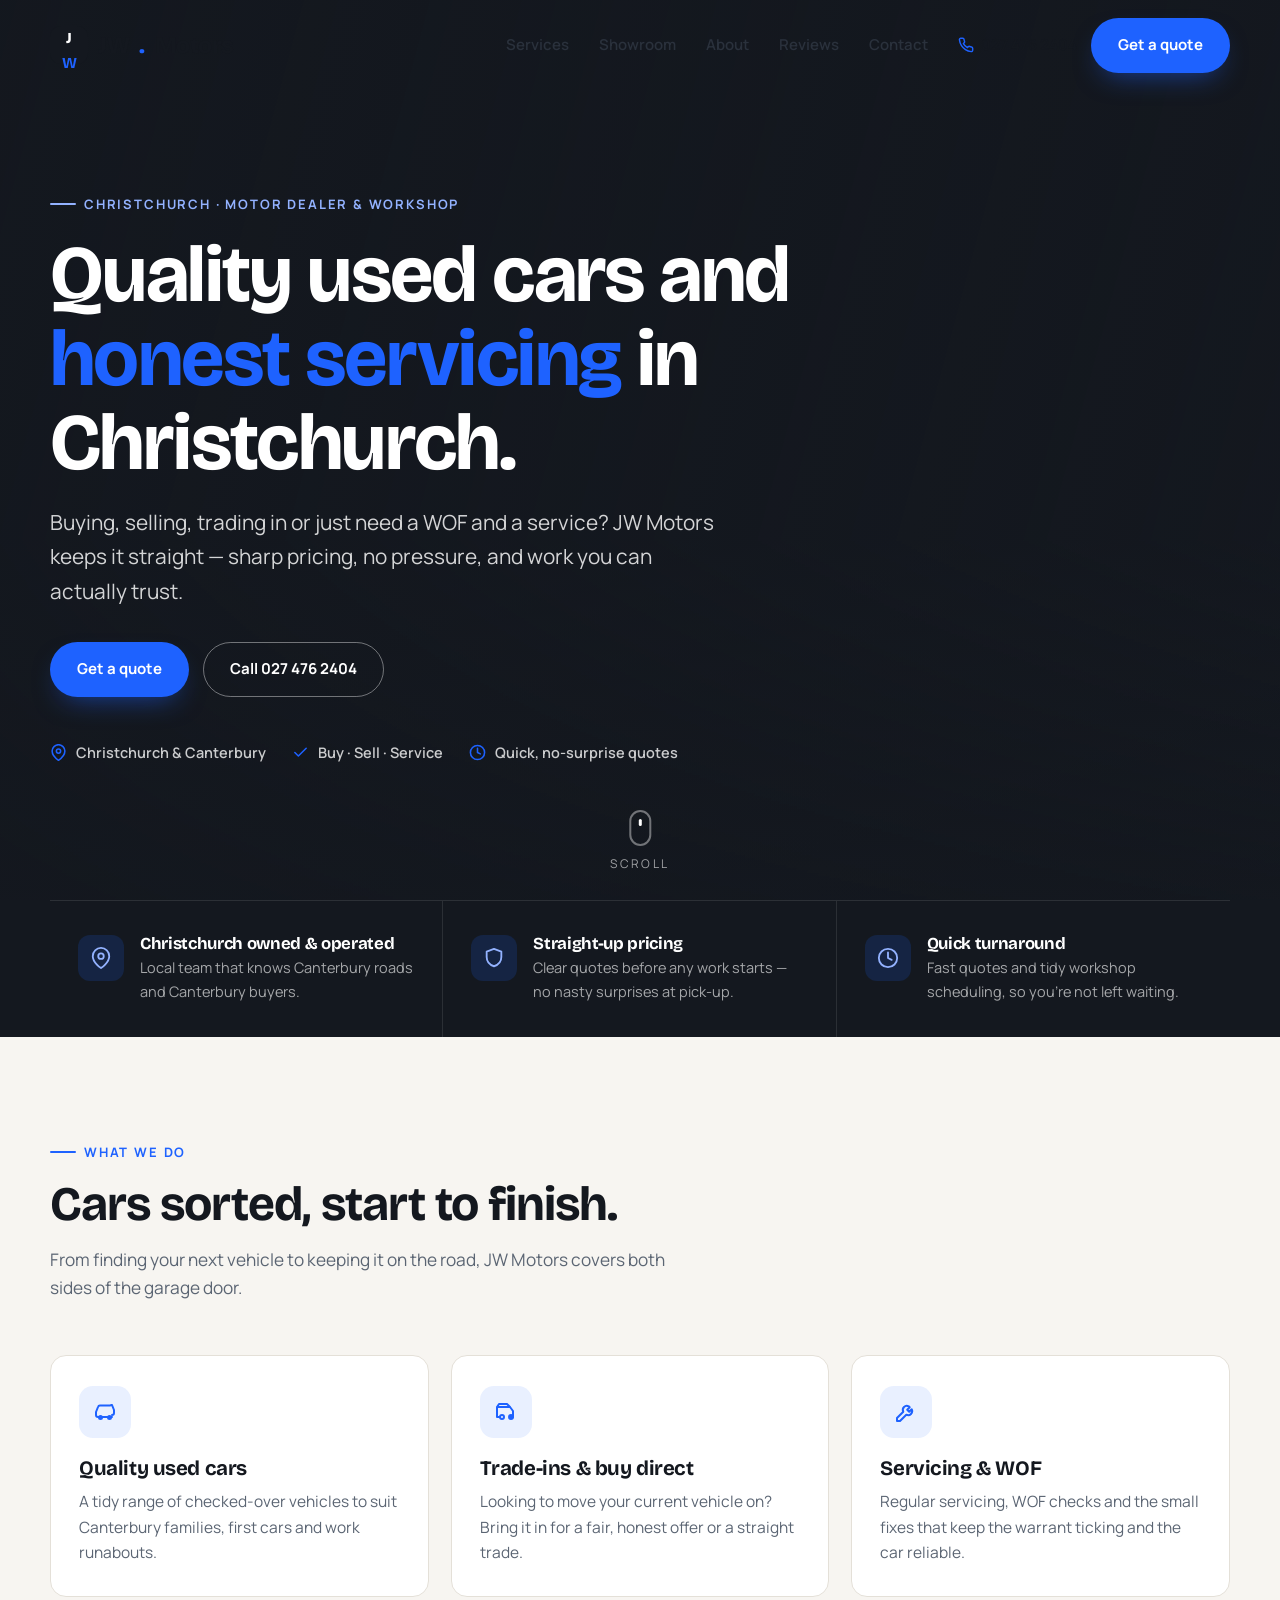
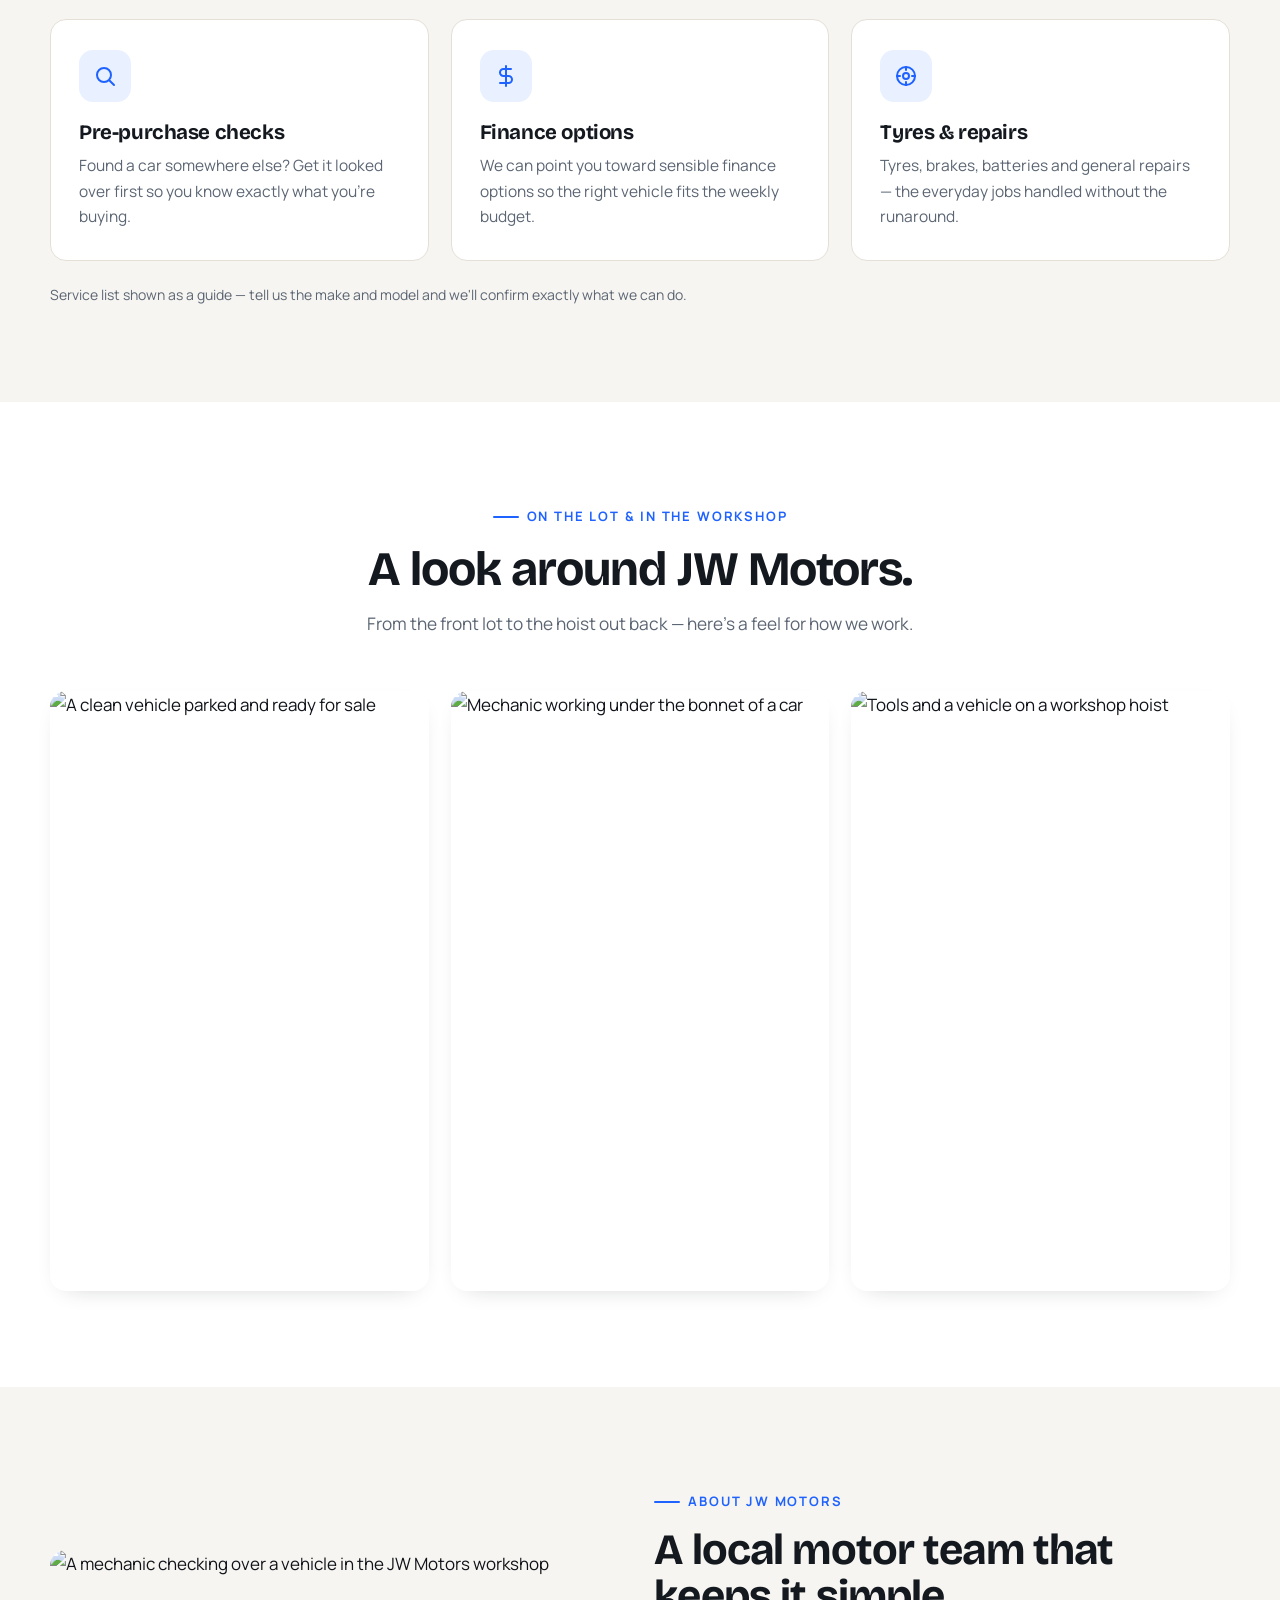
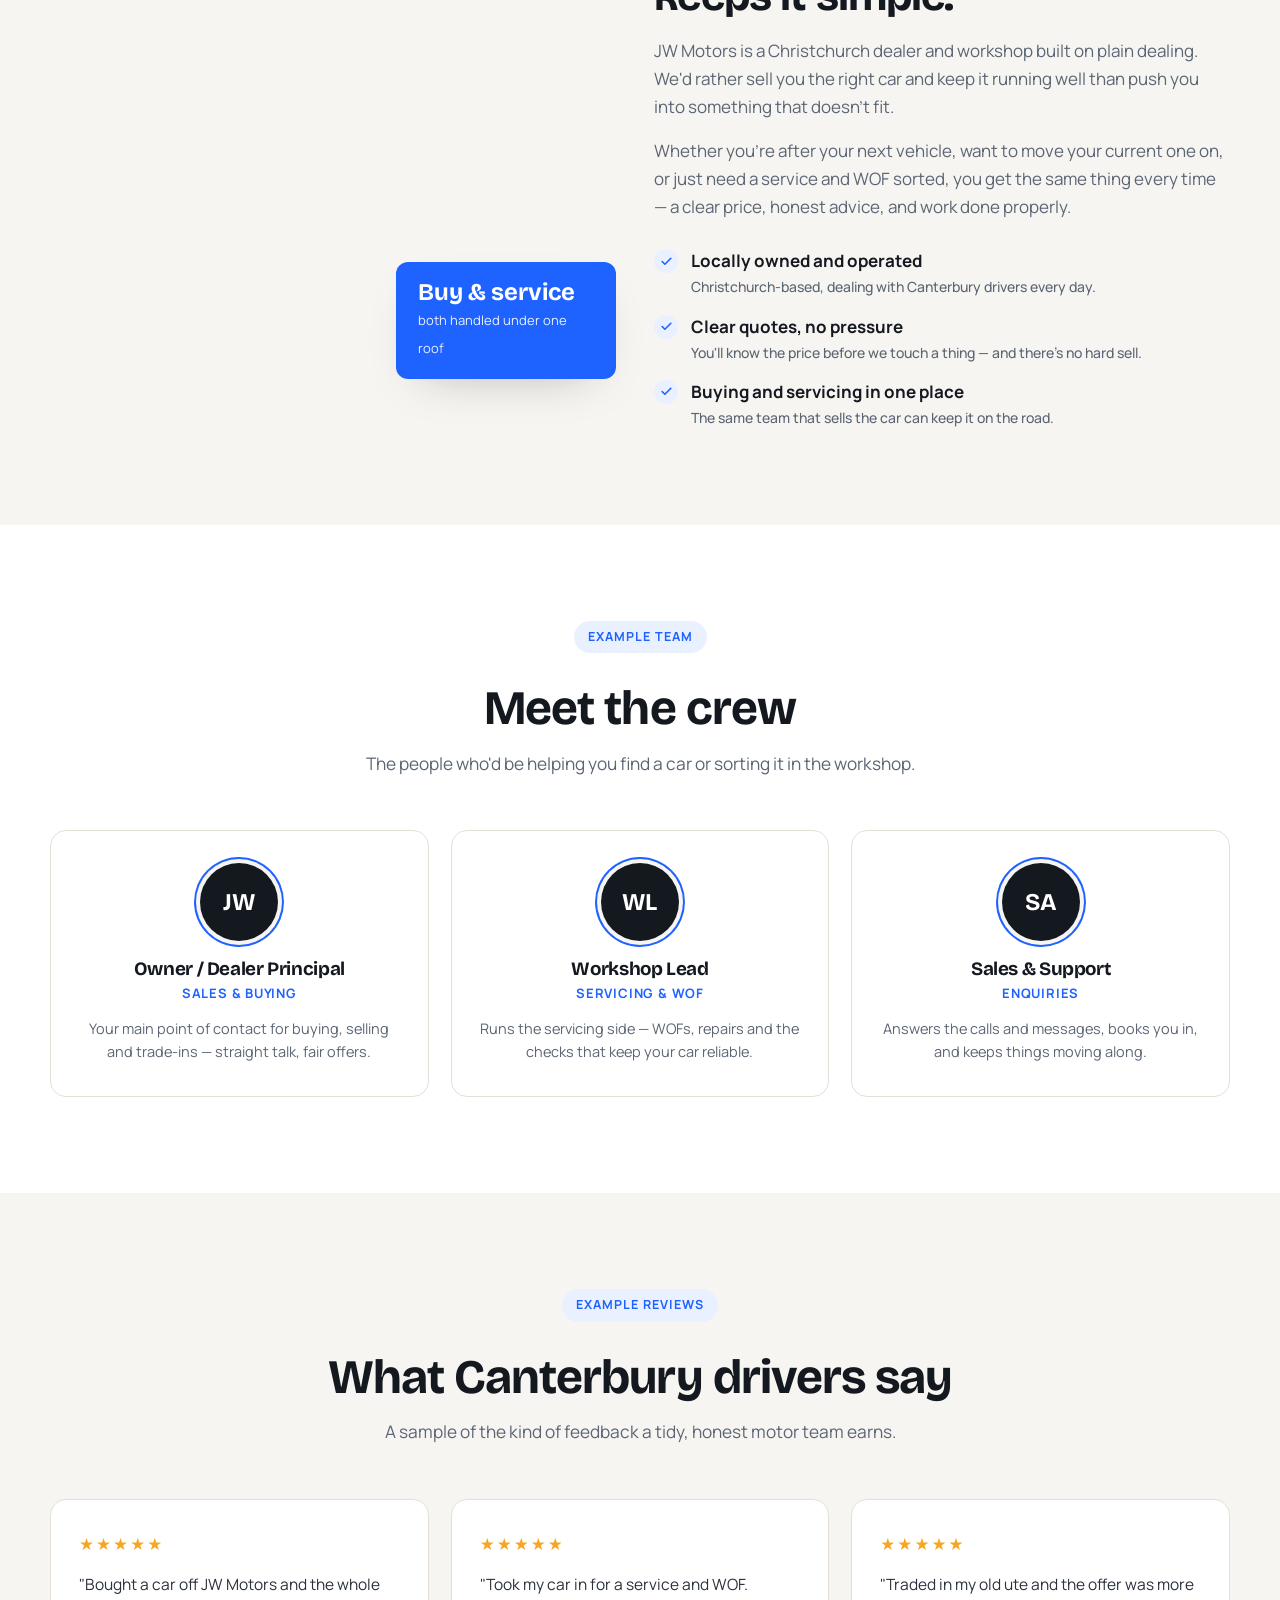
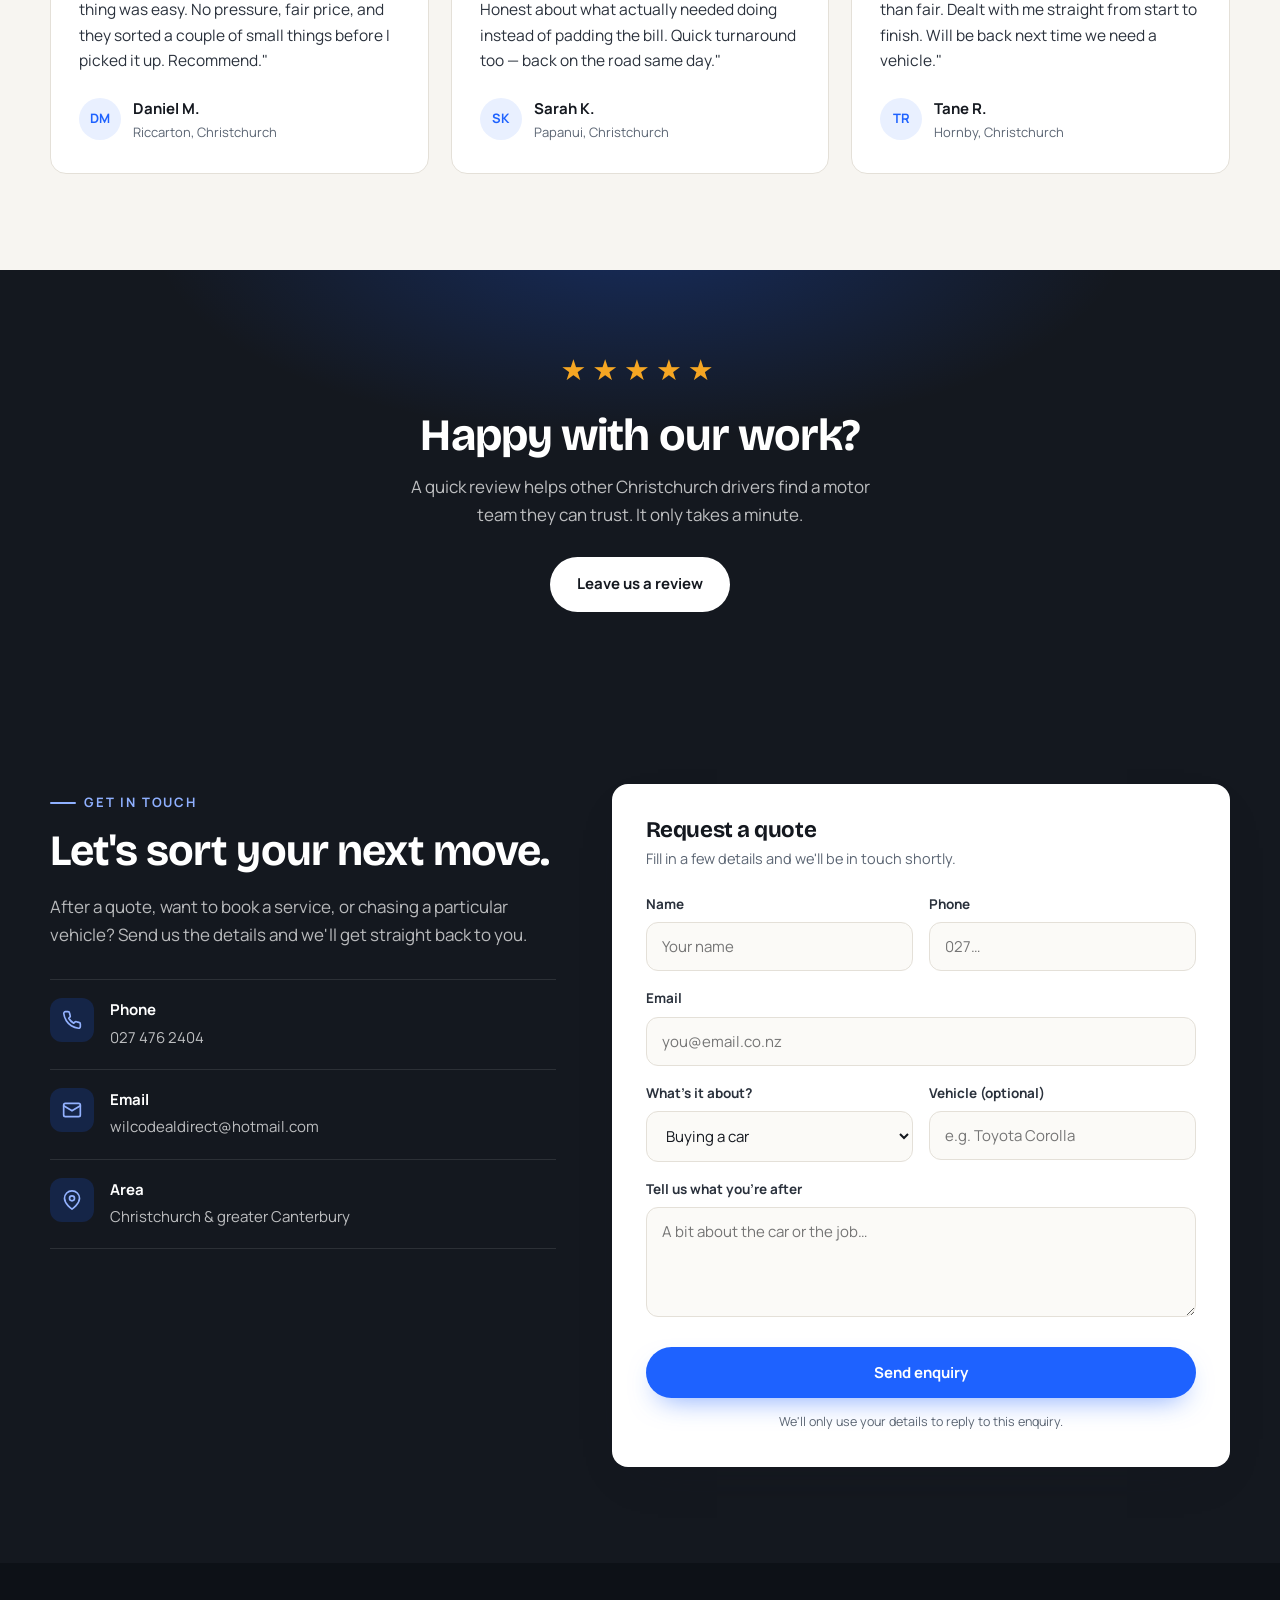
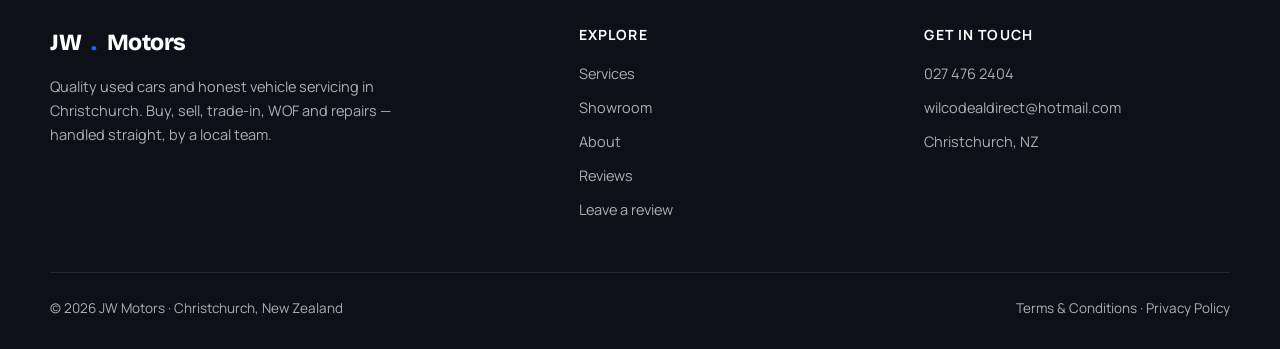
==== commit 6331a858: "Initial build: JW Motors" ====
--- a/index.html
+++ b/index.html
@@ -3,385 +3,337 @@
 <head>
 <meta charset="UTF-8" />
 <meta name="viewport" content="width=device-width, initial-scale=1.0" />
-<title>JW Motors | Mechanical Repairs & Servicing, Christchurch</title>
-<meta name="description" content="JW Motors — honest mechanical repairs, servicing, WOF prep and diagnostics for Christchurch drivers. Clear quotes, no surprises, your car sorted the first time." />
-<link rel="icon" href="favicon.svg" type="image/svg+xml" />
-<meta property="og:title" content="JW Motors | Mechanical Repairs & Servicing, Christchurch" />
-<meta property="og:description" content="Honest mechanical repairs and servicing for Christchurch drivers. Clear quotes, work done right the first time." />
+<title>JW Motors | Used Cars &amp; Vehicle Servicing, Christchurch</title>
+<meta name="description" content="JW Motors — quality used cars and honest vehicle servicing in Christchurch. Buy, sell, trade-in, WOF and repairs from a straight-up local team. Get a quote today." />
+<link rel="icon" type="image/svg+xml" href="favicon.svg" />
+<meta property="og:title" content="JW Motors | Used Cars &amp; Vehicle Servicing, Christchurch" />
+<meta property="og:description" content="Quality used cars and honest servicing in Christchurch. Straight-up pricing, no pressure, quick quotes." />
 <meta property="og:type" content="website" />
-<meta property="og:image" content="https://images.unsplash.com/photo-1486262715619-67b85e0b08d3?auto=format&fit=crop&w=1200&q=70" />
+<meta property="og:image" content="https://images.unsplash.com/photo-1492144534655-ae79c964c9d7?auto=format&fit=crop&w=1200&q=70" />
 <link rel="preconnect" href="https://fonts.googleapis.com" />
 <link rel="preconnect" href="https://fonts.gstatic.com" crossorigin />
-<link href="https://fonts.googleapis.com/css2?family=Antonio:wght@400;600;700&family=Instrument+Sans:wght@400;500;600&display=swap" rel="stylesheet" />
+<link href="https://fonts.googleapis.com/css2?family=Bricolage+Grotesque:opsz,wght@12..96,600;12..96,700;12..96,800&family=Manrope:wght@400;500;600;700;800&display=swap" rel="stylesheet" />
 <link rel="stylesheet" href="styles.css" />
 </head>
 <body>
 
-<!-- Intro overlay -->
-<div class="intro" aria-hidden="true">
-  <div class="intro-logo">
-    <span class="brand-mark">JW</span>
-    <span class="brand-name">JW Motors</span>
-  </div>
-  <span class="intro-bar"></span>
+<!-- Intro -->
+<div id="intro">
+  <div style="text-align:center">
+    <div class="intro-mark">JW<span>Motors</span></div>
+    <div class="intro-bar" style="margin-inline:auto"></div>
+  </div>
 </div>
 
-<!-- NAV -->
+<!-- Nav -->
 <header class="nav">
-  <div class="nav-inner">
-    <a class="brand" href="index.html" aria-label="JW Motors home">
-      <span class="brand-mark">JW</span>
-      <span>
-        <span class="brand-name">JW Motors</span>
-        <span class="brand-sub">Christchurch</span>
-      </span>
-    </a>
-    <nav class="nav-links" aria-label="Primary">
-      <a href="#services">Services</a>
-      <a href="#about">About</a>
-      <a href="#crew">The Workshop</a>
-      <a href="#reviews">Reviews</a>
-      <a href="#contact">Contact</a>
+  <div class="wrap nav-inner">
+    <a href="index.html" class="logo"><span class="badge">J<b>W</b></span> JW<span class="dot">.</span>Motors</a>
+    <nav class="nav-links">
+      <a class="link" href="#services">Services</a>
+      <a class="link" href="#showroom">Showroom</a>
+      <a class="link" href="#about">About</a>
+      <a class="link" href="#reviews">Reviews</a>
+      <a class="link" href="#contact">Contact</a>
+      <div class="nav-cta">
+        <a class="nav-phone" href="tel:+64274762404">
+          <svg width="16" height="16" viewBox="0 0 24 24" fill="none" stroke="currentColor" stroke-width="2.2" stroke-linecap="round" stroke-linejoin="round"><path d="M22 16.92v3a2 2 0 0 1-2.18 2 19.79 19.79 0 0 1-8.63-3.07 19.5 19.5 0 0 1-6-6 19.79 19.79 0 0 1-3.07-8.67A2 2 0 0 1 4.11 2h3a2 2 0 0 1 2 1.72c.13.96.36 1.9.7 2.81a2 2 0 0 1-.45 2.11L8.09 9.91a16 16 0 0 0 6 6l1.27-1.27a2 2 0 0 1 2.11-.45c.91.34 1.85.57 2.81.7A2 2 0 0 1 22 16.92z"/></svg>
+          027 476 2404
+        </a>
+        <a class="btn btn-primary" href="#contact">Get a quote</a>
+      </div>
     </nav>
-    <div class="nav-cta">
-      <a class="btn btn-primary" href="tel:+64274762404">📞 <span class="long">027 476 2404</span></a>
-    </div>
+    <button class="burger" aria-label="Open menu"><span></span><span></span><span></span></button>
   </div>
 </header>
 
-<!-- HERO -->
-<section class="hero" id="top">
+<!-- Hero -->
+<section class="hero">
   <div class="hero-slides">
-    <div class="hero-slide active" style="background-image:url('https://images.unsplash.com/photo-1486262715619-67b85e0b08d3?auto=format&fit=crop&w=1900&q=70')"></div>
-    <div class="hero-slide" style="background-image:url('https://images.unsplash.com/photo-1487754180451-c456f719a1fc?auto=format&fit=crop&w=1900&q=70')"></div>
-    <div class="hero-slide" style="background-image:url('https://images.unsplash.com/photo-1492144534655-ae79c964c9d7?auto=format&fit=crop&w=1900&q=70')"></div>
-    <div class="hero-slide" style="background-image:url('https://images.unsplash.com/photo-1503376780353-7e6692767b70?auto=format&fit=crop&w=1900&q=70')"></div>
+    <div class="hero-slide active" style="background-image:url('https://images.unsplash.com/photo-1492144534655-ae79c964c9d7?auto=format&fit=crop&w=1800&q=70')" role="img" aria-label="Row of used cars on a dealership lot"></div>
+    <div class="hero-slide" style="background-image:url('https://images.unsplash.com/photo-1530046339160-ce3e530c7d2f?auto=format&fit=crop&w=1800&q=70')" role="img" aria-label="Mechanic servicing a vehicle in a workshop"></div>
+    <div class="hero-slide" style="background-image:url('https://images.unsplash.com/photo-1487754180451-c456f719a1fc?auto=format&fit=crop&w=1800&q=70')" role="img" aria-label="Close-up of a clean car interior and dashboard"></div>
+    <div class="hero-slide" style="background-image:url('https://images.unsplash.com/photo-1605559424843-9e4c228bf1c2?auto=format&fit=crop&w=1800&q=70')" role="img" aria-label="Mechanic inspecting an engine bay"></div>
   </div>
   <div class="hero-overlay"></div>
-  <div class="hero-content">
-    <span class="eyebrow">Christchurch · Mechanical Repairs & Servicing</span>
-    <h1>Honest car repairs for <span class="hl">Christchurch</span> drivers.</h1>
-    <p class="hero-sub">From a warrant of fitness to a full engine diagnosis, JW Motors keeps your vehicle running right — with a clear quote before any spanner turns and the job done properly the first time.</p>
+  <div class="wrap hero-inner">
+    <span class="eyebrow">Christchurch · Motor Dealer &amp; Workshop</span>
+    <h1>Quality used cars and <em>honest servicing</em> in Christchurch.</h1>
+    <p class="hero-sub">Buying, selling, trading in or just need a WOF and a service? JW Motors keeps it straight — sharp pricing, no pressure, and work you can actually trust.</p>
     <div class="hero-cta">
       <a class="btn btn-primary" href="#contact">Get a quote</a>
-      <a class="btn btn-ghost" href="tel:+64274762404">Call 027 476 2404</a>
+      <a class="btn btn-outline-light" href="tel:+64274762404">Call 027 476 2404</a>
     </div>
     <div class="hero-meta">
-      <div class="item"><span class="k">All makes</span><span class="v">Petrol · Diesel</span></div>
-      <div class="item"><span class="k">WOF</span><span class="v">Inspection & prep</span></div>
-      <div class="item"><span class="k">Local</span><span class="v">Christchurch based</span></div>
-    </div>
-  </div>
-  <div class="hero-dots" role="tablist" aria-label="Hero images">
-    <button class="active" aria-label="Image 1"></button>
-    <button aria-label="Image 2"></button>
-    <button aria-label="Image 3"></button>
-    <button aria-label="Image 4"></button>
-  </div>
-</section>
-
-<!-- TRUST STRIP -->
-<section class="trust" aria-label="Why drivers choose us">
+      <span><svg width="17" height="17" viewBox="0 0 24 24" fill="none" stroke="currentColor" stroke-width="2.2" stroke-linecap="round" stroke-linejoin="round"><path d="M21 10c0 7-9 13-9 13s-9-6-9-13a9 9 0 0 1 18 0z"/><circle cx="12" cy="10" r="3"/></svg> Christchurch &amp; Canterbury</span>
+      <span><svg width="17" height="17" viewBox="0 0 24 24" fill="none" stroke="currentColor" stroke-width="2.2" stroke-linecap="round" stroke-linejoin="round"><path d="M20 6 9 17l-5-5"/></svg> Buy · Sell · Service</span>
+      <span><svg width="17" height="17" viewBox="0 0 24 24" fill="none" stroke="currentColor" stroke-width="2.2" stroke-linecap="round" stroke-linejoin="round"><circle cx="12" cy="12" r="10"/><path d="M12 6v6l4 2"/></svg> Quick, no-surprise quotes</span>
+    </div>
+  </div>
+  <div class="scroll-hint"><span class="mouse"></span>Scroll</div>
+</section>
+
+<!-- Trust strip -->
+<section class="trust">
   <div class="wrap">
     <div class="trust-grid">
-      <div class="trust-item reveal">
-        <span class="trust-ico" aria-hidden="true">
-          <svg width="24" height="24" viewBox="0 0 24 24" fill="none" stroke="currentColor" stroke-width="2"><path d="M21 10c0 7-9 12-9 12s-9-5-9-12a9 9 0 0 1 18 0Z"/><circle cx="12" cy="10" r="3"/></svg>
-        </span>
-        <div><h3>Right here in Christchurch</h3><p>A local workshop you can drop into, talk to face to face, and find again next time.</p></div>
-      </div>
-      <div class="trust-item reveal">
-        <span class="trust-ico" aria-hidden="true">
-          <svg width="24" height="24" viewBox="0 0 24 24" fill="none" stroke="currentColor" stroke-width="2"><circle cx="12" cy="12" r="9"/><path d="M12 7v5l3 2"/></svg>
-        </span>
-        <div><h3>Quoted before we start</h3><p>You get the price and the plan up front. No mystery charges added on at pick-up.</p></div>
-      </div>
-      <div class="trust-item reveal">
-        <span class="trust-ico" aria-hidden="true">
-          <svg width="24" height="24" viewBox="0 0 24 24" fill="none" stroke="currentColor" stroke-width="2"><path d="M14.7 6.3a4 4 0 0 1-5.4 5.4L4 17v3h3l5.3-5.3a4 4 0 0 1 5.4-5.4l-2.6 2.6-1.4-1.4 2.6-2.6Z"/></svg>
-        </span>
-        <div><h3>Fixed once, properly</h3><p>We diagnose the actual fault — so you're not back next week for the same problem.</p></div>
-      </div>
-    </div>
-  </div>
-</section>
-
-<!-- SERVICES -->
-<section class="band band-bone" id="services">
+      <div class="trust-item">
+        <div class="trust-ico"><svg width="22" height="22" viewBox="0 0 24 24" fill="none" stroke="currentColor" stroke-width="2" stroke-linecap="round" stroke-linejoin="round"><path d="M21 10c0 7-9 13-9 13s-9-6-9-13a9 9 0 0 1 18 0z"/><circle cx="12" cy="10" r="3"/></svg></div>
+        <div><h4>Christchurch owned &amp; operated</h4><p>Local team that knows Canterbury roads and Canterbury buyers.</p></div>
+      </div>
+      <div class="trust-item">
+        <div class="trust-ico"><svg width="22" height="22" viewBox="0 0 24 24" fill="none" stroke="currentColor" stroke-width="2" stroke-linecap="round" stroke-linejoin="round"><path d="M12 2 4 5v6c0 5 3.4 8.6 8 10 4.6-1.4 8-5 8-10V5l-8-3z"/></svg></div>
+        <div><h4>Straight-up pricing</h4><p>Clear quotes before any work starts — no nasty surprises at pick-up.</p></div>
+      </div>
+      <div class="trust-item">
+        <div class="trust-ico"><svg width="22" height="22" viewBox="0 0 24 24" fill="none" stroke="currentColor" stroke-width="2" stroke-linecap="round" stroke-linejoin="round"><circle cx="12" cy="12" r="10"/><path d="M12 6v6l4 2"/></svg></div>
+        <div><h4>Quick turnaround</h4><p>Fast quotes and tidy workshop scheduling, so you're not left waiting.</p></div>
+      </div>
+    </div>
+  </div>
+</section>
+
+<!-- Services -->
+<section class="sec bone" id="services">
   <div class="wrap">
     <div class="sec-head reveal">
       <span class="eyebrow">What we do</span>
-      <h2>Servicing & repairs for everyday vehicles</h2>
-      <p>A full workshop for Christchurch cars, utes and vans. Tell us what it's doing and we'll tell you straight what it needs.</p>
+      <h2>Cars sorted, start to finish.</h2>
+      <p>From finding your next vehicle to keeping it on the road, JW Motors covers both sides of the garage door.</p>
     </div>
     <div class="svc-grid">
       <article class="svc-card reveal">
-        <span class="svc-num">01</span>
-        <span class="svc-ico" aria-hidden="true"><svg width="26" height="26" viewBox="0 0 24 24" fill="none" stroke="currentColor" stroke-width="2"><path d="M3 13l2-5a2 2 0 0 1 2-1h10a2 2 0 0 1 2 1l2 5"/><path d="M5 13h14v5H5z"/><circle cx="7.5" cy="18" r="1.5"/><circle cx="16.5" cy="18" r="1.5"/></svg></span>
-        <h3>Logbook & general servicing</h3>
-        <p>Scheduled servicing to keep your vehicle reliable and protect its resale value — oil, filters, fluids and a full check-over.</p>
+        <div class="svc-ico"><svg width="24" height="24" viewBox="0 0 24 24" fill="none" stroke="currentColor" stroke-width="2" stroke-linecap="round" stroke-linejoin="round"><path d="M5 17h14M5 17a2 2 0 0 1-2-2v-3l2-5a2 2 0 0 1 1.9-1.4h10.2A2 2 0 0 1 19 5l2 5v3a2 2 0 0 1-2 2"/><circle cx="7.5" cy="17.5" r="1.5"/><circle cx="16.5" cy="17.5" r="1.5"/></svg></div>
+        <h3>Quality used cars</h3>
+        <p>A tidy range of checked-over vehicles to suit Canterbury families, first cars and work runabouts.</p>
+      </article>
+      <article class="svc-card reveal d1">
+        <div class="svc-ico"><svg width="24" height="24" viewBox="0 0 24 24" fill="none" stroke="currentColor" stroke-width="2" stroke-linecap="round" stroke-linejoin="round"><path d="M3 7h13l3 4v6h-3M3 7v10h3M3 7 5 4h8l3 3"/><circle cx="8" cy="17" r="2"/><circle cx="17" cy="17" r="2"/></svg></div>
+        <h3>Trade-ins &amp; buy direct</h3>
+        <p>Looking to move your current vehicle on? Bring it in for a fair, honest offer or a straight trade.</p>
+      </article>
+      <article class="svc-card reveal d2">
+        <div class="svc-ico"><svg width="24" height="24" viewBox="0 0 24 24" fill="none" stroke="currentColor" stroke-width="2" stroke-linecap="round" stroke-linejoin="round"><path d="M14.7 6.3a4 4 0 0 0-5.4 5.4L3 18v3h3l6.3-6.3a4 4 0 0 0 5.4-5.4l-2.5 2.5-2-2 2.5-2.5z"/></svg></div>
+        <h3>Servicing &amp; WOF</h3>
+        <p>Regular servicing, WOF checks and the small fixes that keep the warrant ticking and the car reliable.</p>
       </article>
       <article class="svc-card reveal">
-        <span class="svc-num">02</span>
-        <span class="svc-ico" aria-hidden="true"><svg width="26" height="26" viewBox="0 0 24 24" fill="none" stroke="currentColor" stroke-width="2"><path d="M9 11l-5 5 1 3 3 1 5-5"/><path d="M14.5 9.5l4-4a2.1 2.1 0 0 0-3-3l-4 4"/><path d="M12 7l5 5"/></svg></span>
-        <h3>WOF inspection & prep</h3>
-        <p>We check what a warrant needs, sort the small stuff before it fails, and get you back on the road without the back-and-forth.</p>
-      </article>
-      <article class="svc-card reveal">
-        <span class="svc-num">03</span>
-        <span class="svc-ico" aria-hidden="true"><svg width="26" height="26" viewBox="0 0 24 24" fill="none" stroke="currentColor" stroke-width="2"><path d="M4 6h16M4 12h16M4 18h10"/><circle cx="18" cy="18" r="2"/></svg></span>
-        <h3>Engine diagnostics</h3>
-        <p>Warning light on or running rough? We plug in, read the faults and explain what's actually going on in plain English.</p>
-      </article>
-      <article class="svc-card reveal">
-        <span class="svc-num">04</span>
-        <span class="svc-ico" aria-hidden="true"><svg width="26" height="26" viewBox="0 0 24 24" fill="none" stroke="currentColor" stroke-width="2"><circle cx="12" cy="12" r="8"/><circle cx="12" cy="12" r="3"/><path d="M12 4v3M12 17v3M4 12h3M17 12h3"/></svg></span>
-        <h3>Brakes, suspension & tyres</h3>
-        <p>Pads, discs, shocks and steering checked and replaced so your vehicle stops, sits and handles the way it should.</p>
-      </article>
-      <article class="svc-card reveal">
-        <span class="svc-num">05</span>
-        <span class="svc-ico" aria-hidden="true"><svg width="26" height="26" viewBox="0 0 24 24" fill="none" stroke="currentColor" stroke-width="2"><path d="M5 8h14l-1 9a2 2 0 0 1-2 2H8a2 2 0 0 1-2-2L5 8Z"/><path d="M9 8V6a3 3 0 0 1 6 0v2"/></svg></span>
-        <h3>Batteries & electrical</h3>
-        <p>Flat batteries, charging faults and dodgy wiring traced and repaired — so it starts every morning, first turn of the key.</p>
-      </article>
-      <article class="svc-card reveal">
-        <span class="svc-num">06</span>
-        <span class="svc-ico" aria-hidden="true"><svg width="26" height="26" viewBox="0 0 24 24" fill="none" stroke="currentColor" stroke-width="2"><path d="M3 12a9 9 0 1 0 18 0 9 9 0 0 0-18 0Z"/><path d="M8 12h8M12 8v8"/></svg></span>
+        <div class="svc-ico"><svg width="24" height="24" viewBox="0 0 24 24" fill="none" stroke="currentColor" stroke-width="2" stroke-linecap="round" stroke-linejoin="round"><circle cx="11" cy="11" r="7"/><path d="m21 21-4.3-4.3"/></svg></div>
         <h3>Pre-purchase checks</h3>
-        <p>Thinking of buying? We give a used vehicle a proper once-over so you know what you're really paying for.</p>
-      </article>
-    </div>
-  </div>
-</section>
-
-<!-- ABOUT -->
-<section class="band band-paper" id="about">
-  <div class="wrap">
-    <div class="split">
-      <div class="about-media reveal">
-        <img src="https://images.unsplash.com/photo-1487754180451-c456f719a1fc?auto=format&fit=crop&w=900&q=70" alt="Tidy workshop wall of tools at JW Motors" width="900" height="675" loading="lazy" />
-        <div class="about-tag"><span class="big">Local</span><span class="small">Christchurch workshop</span></div>
-      </div>
-      <div class="about-copy reveal">
-        <span class="eyebrow">About JW Motors</span>
-        <h2 style="font-size:clamp(2rem,5vw,3rem);margin-top:14px;">A workshop that talks straight</h2>
-        <p>JW Motors is a Christchurch automotive workshop built on a simple idea: tell people the truth about their car, charge a fair price, and do the job once so it stays done.</p>
-        <p>Whether it's a routine service, a warrant, or chasing down a fault that's been bugging you for weeks, you'll get a clear explanation of what's wrong, what it'll cost, and what can wait — before any work starts.</p>
-        <ul class="checklist">
-          <li><span class="tick" aria-hidden="true"><svg width="14" height="14" viewBox="0 0 24 24" fill="none" stroke="currentColor" stroke-width="3"><path d="M5 12l5 5L20 7"/></svg></span> Locally owned and operated in Christchurch</li>
-          <li><span class="tick" aria-hidden="true"><svg width="14" height="14" viewBox="0 0 24 24" fill="none" stroke="currentColor" stroke-width="3"><path d="M5 12l5 5L20 7"/></svg></span> A clear, written quote before we touch the car</li>
-          <li><span class="tick" aria-hidden="true"><svg width="14" height="14" viewBox="0 0 24 24" fill="none" stroke="currentColor" stroke-width="3"><path d="M5 12l5 5L20 7"/></svg></span> Workmanship we stand behind</li>
-        </ul>
-        <a class="btn btn-dark" href="#contact" style="margin-top:28px;">Book your car in</a>
-      </div>
-    </div>
-  </div>
-</section>
-
-<!-- WORK GALLERY -->
-<section class="band band-bone" id="gallery">
+        <p>Found a car somewhere else? Get it looked over first so you know exactly what you're buying.</p>
+      </article>
+      <article class="svc-card reveal d1">
+        <div class="svc-ico"><svg width="24" height="24" viewBox="0 0 24 24" fill="none" stroke="currentColor" stroke-width="2" stroke-linecap="round" stroke-linejoin="round"><path d="M12 2v20M17 5H9.5a3.5 3.5 0 0 0 0 7h5a3.5 3.5 0 0 1 0 7H6"/></svg></div>
+        <h3>Finance options</h3>
+        <p>We can point you toward sensible finance options so the right vehicle fits the weekly budget.</p>
+      </article>
+      <article class="svc-card reveal d2">
+        <div class="svc-ico"><svg width="24" height="24" viewBox="0 0 24 24" fill="none" stroke="currentColor" stroke-width="2" stroke-linecap="round" stroke-linejoin="round"><circle cx="12" cy="12" r="9"/><circle cx="12" cy="12" r="3"/><path d="M12 3v3M12 18v3M3 12h3M18 12h3"/></svg></div>
+        <h3>Tyres &amp; repairs</h3>
+        <p>Tyres, brakes, batteries and general repairs — the everyday jobs handled without the runaround.</p>
+      </article>
+    </div>
+    <p class="reveal" style="margin-top:22px;color:var(--muted);font-size:14px;">Service list shown as a guide — tell us the make and model and we'll confirm exactly what we can do.</p>
+  </div>
+</section>
+
+<!-- Showroom / work gallery -->
+<section class="sec light" id="showroom">
   <div class="wrap">
     <div class="sec-head center reveal">
-      <span class="eyebrow">In the workshop</span>
-      <h2>Where the work gets done</h2>
-    </div>
-    <div class="svc-grid" style="gap:16px;">
-      <div class="reveal" style="overflow:hidden;border-radius:var(--radius-lg);">
-        <img src="https://images.unsplash.com/photo-1492144534655-ae79c964c9d7?auto=format&fit=crop&w=800&q=70" alt="Vehicle in for servicing" width="800" height="600" loading="lazy" style="width:100%;aspect-ratio:4/3;object-fit:cover;filter:saturate(0.85) contrast(1.05);" />
-      </div>
-      <div class="reveal" style="overflow:hidden;border-radius:var(--radius-lg);">
-        <img src="https://images.unsplash.com/photo-1503376780353-7e6692767b70?auto=format&fit=crop&w=800&q=70" alt="Car ready for a road test" width="800" height="600" loading="lazy" style="width:100%;aspect-ratio:4/3;object-fit:cover;filter:saturate(0.85) contrast(1.05);" />
-      </div>
-      <div class="reveal" style="overflow:hidden;border-radius:var(--radius-lg);">
-        <img src="https://images.unsplash.com/photo-1486262715619-67b85e0b08d3?auto=format&fit=crop&w=800&q=70" alt="Engine bay during a diagnostic check" width="800" height="600" loading="lazy" style="width:100%;aspect-ratio:4/3;object-fit:cover;filter:saturate(0.85) contrast(1.05);" />
-      </div>
-    </div>
-  </div>
-</section>
-
-<!-- CREW -->
-<section class="band band-ink" id="crew">
-  <div class="wrap">
-    <div class="sec-head reveal">
-      <span class="badge">Example team</span>
-      <span class="eyebrow">Meet the workshop</span>
-      <h2>The people under the bonnet</h2>
-      <p>A small, hands-on team — so the person who quotes your job is the person who knows your car.</p>
+      <span class="eyebrow">On the lot &amp; in the workshop</span>
+      <h2>A look around JW Motors.</h2>
+      <p>From the front lot to the hoist out back — here's a feel for how we work.</p>
+    </div>
+    <div class="svc-grid">
+      <figure class="reveal" style="margin:0;border-radius:var(--radius);overflow:hidden;box-shadow:var(--shadow-sm)">
+        <img src="https://images.unsplash.com/photo-1503376780353-7e6692767b70?auto=format&fit=crop&w=900&q=70" width="900" height="600" loading="lazy" alt="A clean vehicle parked and ready for sale" style="aspect-ratio:3/2;object-fit:cover;filter:saturate(.85) contrast(1.05)" />
+      </figure>
+      <figure class="reveal d1" style="margin:0;border-radius:var(--radius);overflow:hidden;box-shadow:var(--shadow-sm)">
+        <img src="https://images.unsplash.com/photo-1486262715619-67b85e0b08d3?auto=format&fit=crop&w=900&q=70" width="900" height="600" loading="lazy" alt="Mechanic working under the bonnet of a car" style="aspect-ratio:3/2;object-fit:cover;filter:saturate(.85) contrast(1.05)" />
+      </figure>
+      <figure class="reveal d2" style="margin:0;border-radius:var(--radius);overflow:hidden;box-shadow:var(--shadow-sm)">
+        <img src="https://images.unsplash.com/photo-1625047509248-ec889cbff17f?auto=format&fit=crop&w=900&q=70" width="900" height="600" loading="lazy" alt="Tools and a vehicle on a workshop hoist" style="aspect-ratio:3/2;object-fit:cover;filter:saturate(.85) contrast(1.05)" />
+      </figure>
+    </div>
+  </div>
+</section>
+
+<!-- About -->
+<section class="sec bone" id="about">
+  <div class="wrap about-grid">
+    <div class="about-media reveal">
+      <img src="https://images.unsplash.com/photo-1581094794329-c8112a89af12?auto=format&fit=crop&w=1000&q=70" width="1000" height="750" loading="lazy" alt="A mechanic checking over a vehicle in the JW Motors workshop" />
+      <div class="about-tag"><b>Buy &amp; service</b><span>both handled under one roof</span></div>
+    </div>
+    <div class="about-copy reveal d1">
+      <span class="eyebrow">About JW Motors</span>
+      <h2>A local motor team that keeps it simple.</h2>
+      <p>JW Motors is a Christchurch dealer and workshop built on plain dealing. We'd rather sell you the right car and keep it running well than push you into something that doesn't fit.</p>
+      <p>Whether you're after your next vehicle, want to move your current one on, or just need a service and WOF sorted, you get the same thing every time — a clear price, honest advice, and work done properly.</p>
+      <ul class="checklist">
+        <li><span class="tick"><svg width="13" height="13" viewBox="0 0 24 24" fill="none" stroke="currentColor" stroke-width="3" stroke-linecap="round" stroke-linejoin="round"><path d="M20 6 9 17l-5-5"/></svg></span><div>Locally owned and operated<small>Christchurch-based, dealing with Canterbury drivers every day.</small></div></li>
+        <li><span class="tick"><svg width="13" height="13" viewBox="0 0 24 24" fill="none" stroke="currentColor" stroke-width="3" stroke-linecap="round" stroke-linejoin="round"><path d="M20 6 9 17l-5-5"/></svg></span><div>Clear quotes, no pressure<small>You'll know the price before we touch a thing — and there's no hard sell.</small></div></li>
+        <li><span class="tick"><svg width="13" height="13" viewBox="0 0 24 24" fill="none" stroke="currentColor" stroke-width="3" stroke-linecap="round" stroke-linejoin="round"><path d="M20 6 9 17l-5-5"/></svg></span><div>Buying and servicing in one place<small>The same team that sells the car can keep it on the road.</small></div></li>
+      </ul>
+    </div>
+  </div>
+</section>
+
+<!-- Crew -->
+<section class="sec light">
+  <div class="wrap">
+    <div class="sec-head center reveal">
+      <span class="badge-pill">Example team</span>
+      <h2>Meet the crew</h2>
+      <p>The people who'd be helping you find a car or sorting it in the workshop.</p>
     </div>
     <div class="crew-grid">
       <article class="crew-card reveal">
-        <div class="avatar" aria-hidden="true">JW</div>
-        <h3>Owner / Mechanic</h3>
-        <span class="role-sub">Runs the workshop</span>
-        <p>Quotes the work, talks you through it, and turns the spanners. The buck stops here on every job that leaves the shop.</p>
-      </article>
-      <article class="crew-card reveal">
-        <div class="avatar" aria-hidden="true">SL</div>
-        <h3>Service Technician</h3>
-        <span class="role-sub">Servicing & WOF prep</span>
-        <p>Handles the day-to-day servicing, warrant checks and the small fixes that keep your vehicle reliable and road-legal.</p>
-      </article>
-      <article class="crew-card reveal">
-        <div class="avatar" aria-hidden="true">AP</div>
-        <h3>Apprentice</h3>
-        <span class="role-sub">Learning the trade</span>
-        <p>Lends a hand across the workshop and keeps things moving — learning to do it the right way, not the quick way.</p>
-      </article>
-    </div>
-  </div>
-</section>
-
-<!-- REVIEWS -->
-<section class="band band-paper" id="reviews">
-  <div class="wrap">
-    <div class="sec-head reveal">
-      <span class="badge">Example reviews</span>
-      <span class="eyebrow">What drivers say</span>
-      <h2>Sorted, and sent on their way</h2>
+        <div class="avatar">JW</div>
+        <h3>Owner / Dealer Principal</h3>
+        <div class="role-sub">Sales &amp; buying</div>
+        <p>Your main point of contact for buying, selling and trade-ins — straight talk, fair offers.</p>
+      </article>
+      <article class="crew-card reveal d1">
+        <div class="avatar">WL</div>
+        <h3>Workshop Lead</h3>
+        <div class="role-sub">Servicing &amp; WOF</div>
+        <p>Runs the servicing side — WOFs, repairs and the checks that keep your car reliable.</p>
+      </article>
+      <article class="crew-card reveal d2">
+        <div class="avatar">SA</div>
+        <h3>Sales &amp; Support</h3>
+        <div class="role-sub">Enquiries</div>
+        <p>Answers the calls and messages, books you in, and keeps things moving along.</p>
+      </article>
+    </div>
+  </div>
+</section>
+
+<!-- Reviews -->
+<section class="sec bone" id="reviews">
+  <div class="wrap">
+    <div class="sec-head center reveal">
+      <span class="badge-pill">Example reviews</span>
+      <h2>What Canterbury drivers say</h2>
+      <p>A sample of the kind of feedback a tidy, honest motor team earns.</p>
     </div>
     <div class="rev-grid">
       <article class="rev-card reveal">
-        <div class="stars" aria-label="5 out of 5 stars">★★★★★</div>
-        <blockquote>"Took my ute in for a warrant and a noise I couldn't figure out. Got a call with the price before anything was done and it came back fixed. No nonsense."</blockquote>
-        <div class="rev-who"><span class="ava">DM</span><span><span class="n">Daniel M.</span><br /><span class="s">Riccarton</span></span></div>
-      </article>
-      <article class="rev-card reveal">
-        <div class="stars" aria-label="5 out of 5 stars">★★★★★</div>
-        <blockquote>"Honest about what actually needed doing and what could wait. Didn't try to upsell me a list of stuff I didn't need. Will be back for the next service."</blockquote>
-        <div class="rev-who"><span class="ava">HT</span><span><span class="n">Hayley T.</span><br /><span class="s">Halswell</span></span></div>
-      </article>
-      <article class="rev-card reveal">
-        <div class="stars" aria-label="5 out of 5 stars">★★★★★</div>
-        <blockquote>"Engine light had been on for ages and two places couldn't sort it. JW found the fault, explained it properly and the car's been perfect since."</blockquote>
-        <div class="rev-who"><span class="ava">RW</span><span><span class="n">Reuben W.</span><br /><span class="s">Hornby</span></span></div>
-      </article>
-      <article class="rev-card reveal">
-        <div class="stars" aria-label="5 out of 5 stars">★★★★★</div>
-        <blockquote>"Booked a pre-purchase check before buying a second-hand car. Saved me from a real lemon. Clear report, fair price, genuinely helpful."</blockquote>
-        <div class="rev-who"><span class="ava">PC</span><span><span class="n">Priya C.</span><br /><span class="s">Cashmere</span></span></div>
-      </article>
-    </div>
-  </div>
-</section>
-
-<!-- REVIEW FUNNEL BANNER -->
-<section class="band funnel">
+        <div class="stars">★★★★★</div>
+        <p>"Bought a car off JW Motors and the whole thing was easy. No pressure, fair price, and they sorted a couple of small things before I picked it up. Recommend."</p>
+        <div class="rev-who"><span class="ra">DM</span><div><b>Daniel M.</b><span>Riccarton, Christchurch</span></div></div>
+      </article>
+      <article class="rev-card reveal d1">
+        <div class="stars">★★★★★</div>
+        <p>"Took my car in for a service and WOF. Honest about what actually needed doing instead of padding the bill. Quick turnaround too — back on the road same day."</p>
+        <div class="rev-who"><span class="ra">SK</span><div><b>Sarah K.</b><span>Papanui, Christchurch</span></div></div>
+      </article>
+      <article class="rev-card reveal d2">
+        <div class="stars">★★★★★</div>
+        <p>"Traded in my old ute and the offer was more than fair. Dealt with me straight from start to finish. Will be back next time we need a vehicle."</p>
+        <div class="rev-who"><span class="ra">TR</span><div><b>Tane R.</b><span>Hornby, Christchurch</span></div></div>
+      </article>
+    </div>
+  </div>
+</section>
+
+<!-- Review funnel banner -->
+<section class="funnel">
   <div class="wrap funnel-inner reveal">
-    <div class="stars" aria-hidden="true">★★★★★</div>
-    <h2>Happy with how we sorted your car?</h2>
-    <p>A quick review helps other Christchurch drivers find an honest workshop — it only takes a minute.</p>
-    <a class="btn btn-primary" href="review.html">Leave us a review</a>
-  </div>
-</section>
-
-<!-- CONTACT -->
-<section class="band band-ink" id="contact">
-  <div class="wrap">
-    <div class="contact-grid">
-      <div class="contact-info reveal">
-        <span class="eyebrow">Get in touch</span>
-        <h2 style="font-size:clamp(2rem,5vw,3rem);margin:14px 0 10px;">Book your car in</h2>
-        <p style="color:var(--muted-light);margin-bottom:18px;">Tell us what your vehicle's doing and we'll come back with a time and a quote. No obligation.</p>
-        <div class="line">
-          <span class="ico" aria-hidden="true"><svg width="20" height="20" viewBox="0 0 24 24" fill="none" stroke="currentColor" stroke-width="2"><path d="M22 16.9v3a2 2 0 0 1-2.2 2 19.8 19.8 0 0 1-8.6-3 19.5 19.5 0 0 1-6-6 19.8 19.8 0 0 1-3-8.7A2 2 0 0 1 4.1 2h3a2 2 0 0 1 2 1.7c.1 1 .4 1.9.7 2.8a2 2 0 0 1-.5 2.1L8.1 9.9a16 16 0 0 0 6 6l1.3-1.3a2 2 0 0 1 2.1-.4c.9.3 1.8.5 2.8.6a2 2 0 0 1 1.7 2Z"/></svg></span>
-          <div><div class="lbl">Phone</div><a class="val" href="tel:+64274762404">027 476 2404</a></div>
-        </div>
-        <div class="line">
-          <span class="ico" aria-hidden="true"><svg width="20" height="20" viewBox="0 0 24 24" fill="none" stroke="currentColor" stroke-width="2"><rect x="3" y="5" width="18" height="14" rx="2"/><path d="m3 7 9 6 9-6"/></svg></span>
-          <div><div class="lbl">Email</div><a class="val" href="mailto:wilcodealdirect@hotmail.com">wilcodealdirect@hotmail.com</a></div>
-        </div>
-        <div class="line">
-          <span class="ico" aria-hidden="true"><svg width="20" height="20" viewBox="0 0 24 24" fill="none" stroke="currentColor" stroke-width="2"><path d="M21 10c0 7-9 12-9 12s-9-5-9-12a9 9 0 0 1 18 0Z"/><circle cx="12" cy="10" r="3"/></svg></span>
-          <div><div class="lbl">Location</div><span class="val">Christchurch, Canterbury</span></div>
-        </div>
-      </div>
-
-      <form class="form reveal" action="https://formsubmit.co/wilcodealdirect@hotmail.com" method="POST">
+    <div class="bigstars">★★★★★</div>
+    <h2>Happy with our work?</h2>
+    <p>A quick review helps other Christchurch drivers find a motor team they can trust. It only takes a minute.</p>
+    <a class="btn btn-light" href="review.html">Leave us a review</a>
+  </div>
+</section>
+
+<!-- Contact -->
+<section class="sec contact" id="contact">
+  <div class="wrap contact-grid">
+    <div class="contact-info reveal">
+      <span class="eyebrow light">Get in touch</span>
+      <h2>Let's sort your next move.</h2>
+      <p>After a quote, want to book a service, or chasing a particular vehicle? Send us the details and we'll get straight back to you.</p>
+      <div class="cinfo-row">
+        <div class="cinfo-ico"><svg width="20" height="20" viewBox="0 0 24 24" fill="none" stroke="currentColor" stroke-width="2" stroke-linecap="round" stroke-linejoin="round"><path d="M22 16.92v3a2 2 0 0 1-2.18 2 19.79 19.79 0 0 1-8.63-3.07 19.5 19.5 0 0 1-6-6 19.79 19.79 0 0 1-3.07-8.67A2 2 0 0 1 4.11 2h3a2 2 0 0 1 2 1.72c.13.96.36 1.9.7 2.81a2 2 0 0 1-.45 2.11L8.09 9.91a16 16 0 0 0 6 6l1.27-1.27a2 2 0 0 1 2.11-.45c.91.34 1.85.57 2.81.7A2 2 0 0 1 22 16.92z"/></svg></div>
+        <div><b>Phone</b><a href="tel:+64274762404">027 476 2404</a></div>
+      </div>
+      <div class="cinfo-row">
+        <div class="cinfo-ico"><svg width="20" height="20" viewBox="0 0 24 24" fill="none" stroke="currentColor" stroke-width="2" stroke-linecap="round" stroke-linejoin="round"><rect x="2" y="4" width="20" height="16" rx="2"/><path d="m22 7-10 6L2 7"/></svg></div>
+        <div><b>Email</b><a href="mailto:wilcodealdirect@hotmail.com">wilcodealdirect@hotmail.com</a></div>
+      </div>
+      <div class="cinfo-row">
+        <div class="cinfo-ico"><svg width="20" height="20" viewBox="0 0 24 24" fill="none" stroke="currentColor" stroke-width="2" stroke-linecap="round" stroke-linejoin="round"><path d="M21 10c0 7-9 13-9 13s-9-6-9-13a9 9 0 0 1 18 0z"/><circle cx="12" cy="10" r="3"/></svg></div>
+        <div><b>Area</b><span>Christchurch &amp; greater Canterbury</span></div>
+      </div>
+    </div>
+
+    <div class="form-card reveal d1">
+      <h3>Request a quote</h3>
+      <p class="fc-sub">Fill in a few details and we'll be in touch shortly.</p>
+      <form action="https://formsubmit.co/wilcodealdirect@hotmail.com" method="POST">
         <input type="hidden" name="_subject" value="New enquiry from JW Motors website" />
         <input type="hidden" name="_captcha" value="false" />
         <input type="hidden" name="_template" value="table" />
-        <div class="form-row">
-          <div class="field">
-            <label for="name">Name</label>
-            <input id="name" name="name" type="text" required placeholder="Your name" />
+        <input type="text" name="_honey" style="display:none" />
+        <div class="field-row">
+          <div class="field"><label for="name">Name</label><input id="name" name="Name" type="text" required placeholder="Your name" /></div>
+          <div class="field"><label for="phone">Phone</label><input id="phone" name="Phone" type="tel" required placeholder="027…" /></div>
+        </div>
+        <div class="field"><label for="email">Email</label><input id="email" name="Email" type="email" required placeholder="you@email.co.nz" /></div>
+        <div class="field-row">
+          <div class="field"><label for="enquiry">What's it about?</label>
+            <select id="enquiry" name="Enquiry type">
+              <option>Buying a car</option>
+              <option>Selling / trade-in</option>
+              <option>Servicing or WOF</option>
+              <option>Repairs</option>
+              <option>Something else</option>
+            </select>
           </div>
-          <div class="field">
-            <label for="phone">Phone</label>
-            <input id="phone" name="phone" type="tel" required placeholder="Best contact number" />
-          </div>
+          <div class="field"><label for="vehicle">Vehicle (optional)</label><input id="vehicle" name="Vehicle make & model" type="text" placeholder="e.g. Toyota Corolla" /></div>
         </div>
-        <div class="form-row">
-          <div class="field">
-            <label for="email">Email</label>
-            <input id="email" name="email" type="email" placeholder="you@email.co.nz" />
-          </div>
-          <div class="field">
-            <label for="vehicle">Vehicle make & model</label>
-            <input id="vehicle" name="vehicle" type="text" placeholder="e.g. 2014 Toyota Hilux" />
-          </div>
-        </div>
-        <div class="field">
-          <label for="service">What do you need?</label>
-          <select id="service" name="service">
-            <option>General service</option>
-            <option>WOF inspection / prep</option>
-            <option>Engine diagnostics / warning light</option>
-            <option>Brakes, suspension or tyres</option>
-            <option>Battery / electrical</option>
-            <option>Pre-purchase check</option>
-            <option>Something else</option>
-          </select>
-        </div>
-        <div class="field">
-          <label for="message">Tell us about the job</label>
-          <textarea id="message" name="message" placeholder="What's it doing? Any noises, lights or dates you need it done by?"></textarea>
-        </div>
-        <button type="submit" class="btn btn-primary">Send enquiry</button>
-        <p class="form-note">We'll get back to you with a time and a quote. No reCAPTCHA, no spam.</p>
+        <div class="field"><label for="msg">Tell us what you're after</label><textarea id="msg" name="Message" placeholder="A bit about the car or the job…"></textarea></div>
+        <button class="btn btn-primary" type="submit">Send enquiry</button>
+        <p class="form-note">We'll only use your details to reply to this enquiry.</p>
       </form>
     </div>
   </div>
 </section>
 
-<!-- FOOTER -->
-<footer class="footer">
-  <div class="wrap">
-    <div class="footer-top">
+<!-- Footer -->
+<footer class="foot">
+  <div class="wrap">
+    <div class="foot-grid">
       <div>
-        <a class="brand" href="index.html"><span class="brand-mark">JW</span><span class="brand-name">JW Motors</span></a>
-        <p>Honest mechanical repairs and servicing for Christchurch drivers. Clear quotes, quality work, your car sorted the first time.</p>
-      </div>
-      <div>
-        <h4>Workshop</h4>
-        <ul>
-          <li><a href="#services">Services</a></li>
-          <li><a href="#about">About us</a></li>
-          <li><a href="#crew">The team</a></li>
-          <li><a href="#reviews">Reviews</a></li>
-        </ul>
-      </div>
-      <div>
-        <h4>Get in touch</h4>
-        <ul>
-          <li><a href="tel:+64274762404">027 476 2404</a></li>
-          <li><a href="mailto:wilcodealdirect@hotmail.com">Email us</a></li>
-          <li><a href="#contact">Book your car in</a></li>
-          <li><a href="review.html">Leave a review</a></li>
-        </ul>
-      </div>
-    </div>
-    <div class="footer-bottom">
-      <span>© 2026 JW Motors · Christchurch, Canterbury</span>
-      <span>
-        <a href="terms.html">Terms &amp; Conditions</a> &nbsp;·&nbsp;
-        <a href="privacy.html">Privacy Policy</a> &nbsp;·&nbsp;
-        <a href="review.html">Leave a Review</a>
-      </span>
+        <a href="index.html" class="logo">JW<span class="dot">.</span>Motors</a>
+        <p class="foot-about">Quality used cars and honest vehicle servicing in Christchurch. Buy, sell, trade-in, WOF and repairs — handled straight, by a local team.</p>
+      </div>
+      <div class="foot-col">
+        <h5>Explore</h5>
+        <a href="#services">Services</a>
+        <a href="#showroom">Showroom</a>
+        <a href="#about">About</a>
+        <a href="#reviews">Reviews</a>
+        <a href="review.html">Leave a review</a>
+      </div>
+      <div class="foot-col">
+        <h5>Get in touch</h5>
+        <a href="tel:+64274762404">027 476 2404</a>
+        <a href="mailto:wilcodealdirect@hotmail.com">wilcodealdirect@hotmail.com</a>
+        <p>Christchurch, NZ</p>
+      </div>
+    </div>
+    <div class="foot-bottom">
+      <span>© <span id="yr"></span> JW Motors · Christchurch, New Zealand</span>
+      <span><a href="terms.html">Terms &amp; Conditions</a> · <a href="privacy.html">Privacy Policy</a></span>
     </div>
   </div>
 </footer>
 
+<script>document.getElementById("yr").textContent = new Date().getFullYear();</script>
 <script src="app.js"></script>
 </body>
 </html>
--- a/styles.css
+++ b/styles.css
@@ -1,321 +1,362 @@
-/* JW Motors — Christchurch automotive workshop
-   Archetype: Industrial · Fonts: Antonio (display) + Instrument Sans (body) */
+/* ===== JW Motors — Fresh archetype ===== */
+/* Fonts: Bricolage Grotesque (display) + Manrope (body) */
 
 :root {
-  --ink: #0f1115;
-  --ink-2: #16181d;
-  --ink-3: #1d2026;
-  --steel: #23262e;
-  --line: rgba(255, 255, 255, 0.08);
-  --line-dark: rgba(15, 17, 21, 0.10);
-  --bone: #f4f2ee;
-  --paper: #ffffff;
-  --fog: #e9e6e0;
-  --text: #15171c;
-  --muted: #5d626c;
-  --muted-light: #a7adba;
-  --accent: #ff5a1f;
-  --accent-deep: #e2440d;
-  --accent-soft: rgba(255, 90, 31, 0.12);
-  --radius: 6px;
-  --radius-lg: 10px;
-  --shadow: 0 18px 50px -20px rgba(8, 10, 14, 0.45);
-  --maxw: 1180px;
-  --ease: cubic-bezier(0.22, 0.61, 0.36, 1);
+  --bg:        #f7f5f1;   /* bone */
+  --bg-light:  #ffffff;   /* light */
+  --ink:       #14181f;   /* near-black anchor */
+  --ink-soft:  #2a313c;
+  --muted:     #5b6573;
+  --line:      #e4e0d8;
+  --accent:    #1e62ff;   /* vivid blue */
+  --accent-dk: #1a52d6;
+  --accent-soft:#e9f0ff;
+  --white:     #ffffff;
+  --radius:    16px;
+  --radius-sm: 12px;
+  --shadow:    0 18px 50px -28px rgba(20,24,31,.35);
+  --shadow-sm: 0 8px 24px -16px rgba(20,24,31,.3);
+  --maxw:      1180px;
+  --ease:      cubic-bezier(.22,.61,.36,1);
 }
 
 * { box-sizing: border-box; margin: 0; padding: 0; }
-
 html { scroll-behavior: smooth; -webkit-text-size-adjust: 100%; }
-@media (prefers-reduced-motion: reduce) { html { scroll-behavior: auto; } }
-
 body {
-  font-family: "Instrument Sans", system-ui, -apple-system, sans-serif;
-  color: var(--text);
-  background: var(--paper);
+  font-family: "Manrope", system-ui, sans-serif;
+  color: var(--ink);
+  background: var(--bg);
   line-height: 1.65;
   font-size: 17px;
   overflow-x: hidden;
-  -webkit-font-smoothing: antialiased;
-}
+}
+img { max-width: 100%; display: block; }
+a { color: inherit; text-decoration: none; }
 
 h1, h2, h3, h4 {
-  font-family: "Antonio", "Arial Narrow", sans-serif;
+  font-family: "Bricolage Grotesque", "Manrope", sans-serif;
   font-weight: 700;
-  line-height: 0.98;
-  letter-spacing: 0.01em;
-  text-transform: uppercase;
-}
-
-a { color: inherit; text-decoration: none; }
-img { display: block; max-width: 100%; }
-
-.wrap { width: min(100% - 44px, var(--maxw)); margin-inline: auto; }
+  line-height: 1.05;
+  letter-spacing: -0.02em;
+  color: var(--ink);
+}
+
+.wrap { width: min(100% - 40px, var(--maxw)); margin-inline: auto; }
+section { position: relative; }
 
 .eyebrow {
-  font-family: "Instrument Sans", sans-serif;
-  text-transform: uppercase;
-  letter-spacing: 0.28em;
-  font-size: 12px;
-  font-weight: 600;
-  color: var(--accent);
-  display: inline-flex;
-  align-items: center;
-  gap: 10px;
+  display: inline-flex; align-items: center; gap: 8px;
+  font-family: "Manrope", sans-serif;
+  font-weight: 700; font-size: 13px; letter-spacing: .14em;
+  text-transform: uppercase; color: var(--accent);
 }
 .eyebrow::before {
-  content: "";
-  width: 26px;
-  height: 2px;
-  background: var(--accent);
-  display: inline-block;
-}
+  content: ""; width: 26px; height: 2px; background: var(--accent); border-radius: 2px;
+}
+.eyebrow.light { color: #8fb0ff; }
+.eyebrow.light::before { background: #8fb0ff; }
 
 .btn {
-  display: inline-flex;
-  align-items: center;
-  gap: 10px;
-  font-family: "Antonio", sans-serif;
-  text-transform: uppercase;
-  letter-spacing: 0.06em;
-  font-weight: 600;
-  font-size: 16px;
-  padding: 15px 26px;
-  border-radius: var(--radius);
-  border: 1px solid transparent;
-  cursor: pointer;
-  transition: transform 0.25s var(--ease), background 0.25s var(--ease), box-shadow 0.25s var(--ease), color 0.25s var(--ease);
-  will-change: transform;
-}
-.btn-primary { background: var(--accent); color: #fff; box-shadow: 0 10px 26px -10px rgba(255, 90, 31, 0.7); }
-.btn-primary:hover { background: var(--accent-deep); transform: translateY(-2px); }
-.btn-ghost { background: transparent; color: #fff; border-color: rgba(255, 255, 255, 0.35); }
-.btn-ghost:hover { background: rgba(255, 255, 255, 0.1); border-color: #fff; transform: translateY(-2px); }
-.btn-dark { background: var(--ink); color: #fff; }
-.btn-dark:hover { background: var(--steel); transform: translateY(-2px); }
-
-/* ---------- NAV ---------- */
-.nav {
-  position: fixed; top: 0; left: 0; right: 0; z-index: 100;
-  display: flex; align-items: center; justify-content: space-between;
-  padding: 16px 0;
-  transition: background 0.3s var(--ease), box-shadow 0.3s var(--ease), padding 0.3s var(--ease);
-}
-.nav-inner { width: min(100% - 44px, var(--maxw)); margin-inline: auto; display: flex; align-items: center; justify-content: space-between; }
-.nav.scrolled { background: rgba(15, 17, 21, 0.92); backdrop-filter: blur(12px); box-shadow: 0 1px 0 var(--line); padding: 10px 0; }
-.brand { display: flex; align-items: center; gap: 12px; color: #fff; }
-.brand-mark {
-  width: 40px; height: 40px; border-radius: var(--radius);
-  background: var(--accent); color: #fff;
+  display: inline-flex; align-items: center; justify-content: center; gap: 9px;
+  font-family: "Manrope", sans-serif; font-weight: 700; font-size: 15px;
+  padding: 14px 26px; border-radius: 999px; cursor: pointer;
+  border: 1.5px solid transparent; transition: transform .25s var(--ease), background .25s, box-shadow .25s, color .25s;
+  white-space: nowrap;
+}
+.btn-primary { background: var(--accent); color: #fff; box-shadow: 0 12px 28px -12px rgba(30,98,255,.6); }
+.btn-primary:hover { background: var(--accent-dk); transform: translateY(-2px); }
+.btn-ghost { background: transparent; color: var(--ink); border-color: var(--line); }
+.btn-ghost:hover { border-color: var(--ink); transform: translateY(-2px); }
+.btn-light { background: #fff; color: var(--ink); }
+.btn-light:hover { transform: translateY(-2px); box-shadow: var(--shadow-sm); }
+.btn-outline-light { background: transparent; color: #fff; border-color: rgba(255,255,255,.4); }
+.btn-outline-light:hover { border-color: #fff; transform: translateY(-2px); }
+
+/* ===== Intro overlay ===== */
+#intro {
+  position: fixed; inset: 0; z-index: 9999; background: var(--ink);
   display: grid; place-items: center;
-  font-family: "Antonio", sans-serif; font-weight: 700; font-size: 19px; letter-spacing: -0.02em;
-  box-shadow: 0 6px 18px -8px rgba(255, 90, 31, 0.8);
-}
-.brand-name { font-family: "Antonio", sans-serif; font-size: 24px; font-weight: 700; text-transform: uppercase; letter-spacing: 0.02em; line-height: 1; }
-.brand-sub { display: block; font-family: "Instrument Sans", sans-serif; font-size: 10px; letter-spacing: 0.3em; color: var(--muted-light); text-transform: uppercase; margin-top: 3px; }
+  transition: opacity .7s var(--ease), visibility .7s;
+}
+#intro.done { opacity: 0; visibility: hidden; }
+.intro-mark {
+  font-family: "Bricolage Grotesque", sans-serif; font-weight: 800;
+  font-size: clamp(2.6rem, 9vw, 5rem); color: #fff; letter-spacing: -.03em;
+  display: flex; align-items: center; gap: .15em;
+  opacity: 0; transform: translateY(14px); animation: introIn .8s var(--ease) .1s forwards;
+}
+.intro-mark span { color: var(--accent); }
+.intro-bar {
+  margin-top: 22px; width: 0; height: 3px; border-radius: 3px; background: var(--accent);
+  animation: introBar 1.1s var(--ease) .3s forwards;
+}
+@keyframes introIn { to { opacity: 1; transform: none; } }
+@keyframes introBar { to { width: 180px; } }
+
+/* ===== Nav ===== */
+header.nav {
+  position: fixed; top: 0; left: 0; right: 0; z-index: 900;
+  transition: background .35s, box-shadow .35s, padding .35s;
+  padding: 18px 0;
+}
+header.nav.scrolled {
+  background: rgba(247,245,241,.86); backdrop-filter: saturate(160%) blur(12px);
+  box-shadow: 0 1px 0 var(--line); padding: 11px 0;
+}
+.nav-inner { display: flex; align-items: center; justify-content: space-between; gap: 20px; }
+.logo {
+  font-family: "Bricolage Grotesque", sans-serif; font-weight: 800; font-size: 1.45rem;
+  letter-spacing: -.02em; display: flex; align-items: center; gap: 10px;
+}
+.logo .dot { color: var(--accent); }
+.logo .badge {
+  width: 38px; height: 38px; border-radius: 11px; background: var(--ink); color: #fff;
+  display: grid; place-items: center; font-size: .95rem; font-weight: 800; letter-spacing: -.02em;
+}
+.logo .badge b { color: var(--accent); }
 .nav-links { display: flex; align-items: center; gap: 30px; }
-.nav-links a { color: rgba(255, 255, 255, 0.82); font-size: 14px; font-weight: 500; letter-spacing: 0.02em; transition: color 0.2s; }
-.nav-links a:hover { color: var(--accent); }
-.nav-cta { display: inline-flex; align-items: center; gap: 8px; }
-.nav-toggle { display: none; background: none; border: 0; color: #fff; cursor: pointer; }
-@media (max-width: 880px) {
-  .nav-links { display: none; }
-  .nav-cta .btn span.long { display: none; }
-}
-
-/* ---------- HERO ---------- */
-.hero { position: relative; min-height: 100svh; display: flex; align-items: flex-end; background: var(--ink); overflow: hidden; }
+.nav-links a.link { font-weight: 600; font-size: 15px; color: var(--ink-soft); transition: color .2s; }
+.nav-links a.link:hover { color: var(--accent); }
+.nav-cta { display: flex; align-items: center; gap: 14px; }
+.nav-phone { font-weight: 700; font-size: 15px; display: inline-flex; align-items: center; gap: 7px; }
+.nav-phone svg { color: var(--accent); }
+.burger { display: none; background: none; border: 0; cursor: pointer; padding: 6px; }
+.burger span { display: block; width: 24px; height: 2px; background: var(--ink); margin: 5px 0; border-radius: 2px; transition: .3s; }
+
+/* ===== Hero ===== */
+.hero {
+  position: relative; min-height: 100svh; display: flex; align-items: center;
+  background: var(--ink); overflow: hidden;
+}
 .hero-slides { position: absolute; inset: 0; z-index: 0; }
 .hero-slide {
-  position: absolute; inset: 0;
-  background-size: cover; background-position: center;
-  opacity: 0; transition: opacity 1.6s var(--ease);
-  filter: saturate(0.85) contrast(1.05);
-  transform: scale(1.06);
-}
-.hero-slide.active { opacity: 1; animation: kenburns 8s var(--ease) forwards; }
-@keyframes kenburns { from { transform: scale(1.06); } to { transform: scale(1.14); } }
-@media (prefers-reduced-motion: reduce) {
-  .hero-slide { transition: none; transform: none; animation: none; }
-  .hero-slide:first-child { opacity: 1; }
-  .hero-slide:not(:first-child) { opacity: 0; }
-}
+  position: absolute; inset: 0; background-size: cover; background-position: center;
+  opacity: 0; transition: opacity 1.6s var(--ease); transform: scale(1.06);
+  filter: saturate(.85) contrast(1.05);
+}
+.hero-slide.active { opacity: 1; animation: heroZoom 8s linear forwards; }
+@keyframes heroZoom { from { transform: scale(1.06); } to { transform: scale(1.14); } }
 .hero-overlay {
   position: absolute; inset: 0; z-index: 1;
   background:
-    linear-gradient(180deg, rgba(15, 17, 21, 0.55) 0%, rgba(15, 17, 21, 0.35) 38%, rgba(15, 17, 21, 0.92) 100%),
-    linear-gradient(90deg, rgba(15, 17, 21, 0.6) 0%, rgba(15, 17, 21, 0.05) 70%);
-}
-.hero-content { position: relative; z-index: 2; width: min(100% - 44px, var(--maxw)); margin-inline: auto; padding: 150px 0 70px; color: #fff; }
-.hero h1 { font-size: clamp(2.9rem, 8vw, 6.4rem); max-width: 16ch; text-shadow: 0 2px 30px rgba(0, 0, 0, 0.4); }
-.hero h1 .hl { color: var(--accent); }
-.hero-sub { margin-top: 22px; max-width: 52ch; font-size: clamp(1rem, 2vw, 1.2rem); color: rgba(255, 255, 255, 0.85); }
-.hero-cta { margin-top: 34px; display: flex; flex-wrap: wrap; gap: 14px; }
-.hero-meta { margin-top: 44px; display: flex; flex-wrap: wrap; gap: 30px; padding-top: 26px; border-top: 1px solid rgba(255, 255, 255, 0.14); }
-.hero-meta .item { display: flex; flex-direction: column; gap: 2px; }
-.hero-meta .k { font-family: "Antonio", sans-serif; font-size: 1.6rem; color: #fff; }
-.hero-meta .v { font-size: 12px; letter-spacing: 0.18em; text-transform: uppercase; color: var(--muted-light); }
-.hero-dots { position: absolute; bottom: 28px; right: max(22px, calc((100vw - var(--maxw)) / 2)); z-index: 3; display: flex; gap: 9px; }
-.hero-dots button { width: 30px; height: 4px; border: 0; border-radius: 2px; background: rgba(255, 255, 255, 0.3); cursor: pointer; transition: background 0.3s; padding: 0; }
-.hero-dots button.active { background: var(--accent); }
-
-/* ---------- SECTIONS ---------- */
-section { position: relative; }
-.band { padding: clamp(64px, 9vw, 120px) 0; }
-.band-bone { background: var(--bone); }
-.band-paper { background: var(--paper); }
-.band-ink { background: var(--ink); color: #fff; }
-.sec-head { max-width: 60ch; margin-bottom: 48px; }
-.sec-head h2 { font-size: clamp(2rem, 5vw, 3.4rem); margin-top: 16px; }
+    linear-gradient(105deg, rgba(20,24,31,.86) 0%, rgba(20,24,31,.62) 46%, rgba(20,24,31,.34) 100%),
+    linear-gradient(0deg, rgba(20,24,31,.55), rgba(20,24,31,0) 40%);
+}
+.hero-inner { position: relative; z-index: 2; padding: 130px 0 80px; }
+.hero-inner .eyebrow { color: #93b2ff; }
+.hero-inner .eyebrow::before { background: #93b2ff; }
+.hero h1 {
+  color: #fff; font-size: clamp(2.5rem, 6.4vw, 5rem); margin: 18px 0 20px; max-width: 16ch;
+}
+.hero h1 em { color: var(--accent); font-style: normal; }
+.hero-sub { color: rgba(255,255,255,.82); font-size: clamp(1.05rem, 2vw, 1.3rem); max-width: 52ch; margin-bottom: 34px; }
+.hero-cta { display: flex; flex-wrap: wrap; gap: 14px; }
+.hero-meta {
+  display: flex; flex-wrap: wrap; gap: 26px; margin-top: 44px;
+  color: rgba(255,255,255,.78); font-weight: 600; font-size: 14.5px;
+}
+.hero-meta span { display: inline-flex; align-items: center; gap: 9px; }
+.hero-meta svg { color: var(--accent); }
+.scroll-hint {
+  position: absolute; bottom: 26px; left: 50%; transform: translateX(-50%); z-index: 2;
+  color: rgba(255,255,255,.6); font-size: 12px; letter-spacing: .2em; text-transform: uppercase;
+  display: flex; flex-direction: column; align-items: center; gap: 8px;
+}
+.scroll-hint .mouse { width: 22px; height: 36px; border: 2px solid rgba(255,255,255,.4); border-radius: 12px; position: relative; }
+.scroll-hint .mouse::after { content: ""; position: absolute; top: 7px; left: 50%; width: 3px; height: 7px; background: #fff; border-radius: 2px; transform: translateX(-50%); animation: wheel 1.6s infinite; }
+@keyframes wheel { 0% { opacity: 0; top: 6px; } 40% { opacity: 1; } 80% { opacity: 0; top: 16px; } }
+
+/* ===== Trust strip ===== */
+.trust { background: var(--ink); }
+.trust-grid {
+  display: grid; grid-template-columns: repeat(3, 1fr);
+  border-top: 1px solid rgba(255,255,255,.1);
+}
+.trust-item { padding: 34px 28px; display: flex; gap: 16px; align-items: flex-start; border-right: 1px solid rgba(255,255,255,.1); }
+.trust-item:last-child { border-right: 0; }
+.trust-ico { flex: 0 0 46px; width: 46px; height: 46px; border-radius: 12px; background: rgba(30,98,255,.16); color: #93b2ff; display: grid; place-items: center; }
+.trust-item h4 { color: #fff; font-size: 1.05rem; margin-bottom: 3px; }
+.trust-item p { color: rgba(255,255,255,.62); font-size: 14.5px; margin: 0; }
+
+/* ===== Section headers ===== */
+.sec { padding: 96px 0; }
+.sec.bone { background: var(--bg); }
+.sec.light { background: var(--bg-light); }
+.sec-head { max-width: 640px; margin-bottom: 52px; }
 .sec-head.center { margin-inline: auto; text-align: center; }
-.sec-head p { margin-top: 16px; color: var(--muted); font-size: 1.05rem; }
-.band-ink .sec-head p { color: var(--muted-light); }
-
-/* ---------- TRUST STRIP ---------- */
-.trust { background: var(--ink-2); color: #fff; padding: 0; }
-.trust-grid { display: grid; grid-template-columns: repeat(3, 1fr); }
-.trust-item { display: flex; gap: 18px; padding: 38px 30px; border-right: 1px solid var(--line); }
-.trust-item:last-child { border-right: 0; }
-.trust-ico { flex: none; width: 50px; height: 50px; border-radius: var(--radius); background: var(--accent-soft); display: grid; place-items: center; color: var(--accent); }
-.trust-item h3 { font-size: 1.25rem; }
-.trust-item p { font-size: 0.93rem; color: var(--muted-light); margin-top: 5px; line-height: 1.5; }
-@media (max-width: 760px) { .trust-grid { grid-template-columns: 1fr; } .trust-item { border-right: 0; border-bottom: 1px solid var(--line); } .trust-item:last-child { border-bottom: 0; } }
-
-/* ---------- SERVICES ---------- */
-.svc-grid { display: grid; grid-template-columns: repeat(3, 1fr); gap: 20px; }
-@media (max-width: 900px) { .svc-grid { grid-template-columns: repeat(2, 1fr); } }
-@media (max-width: 560px) { .svc-grid { grid-template-columns: 1fr; } }
+.sec-head h2 { font-size: clamp(2rem, 4.2vw, 3rem); margin: 16px 0 16px; }
+.sec-head p { color: var(--muted); font-size: 1.08rem; }
+
+/* ===== Services ===== */
+.svc-grid { display: grid; grid-template-columns: repeat(3, 1fr); gap: 22px; }
 .svc-card {
-  background: var(--paper); border: 1px solid var(--line-dark); border-radius: var(--radius-lg);
-  padding: 30px 28px; transition: transform 0.3s var(--ease), box-shadow 0.3s var(--ease), border-color 0.3s var(--ease);
+  background: var(--white); border: 1px solid var(--line); border-radius: var(--radius);
+  padding: 30px 28px; transition: transform .35s var(--ease), box-shadow .35s, border-color .35s;
   position: relative; overflow: hidden;
 }
-.svc-card::before { content: ""; position: absolute; left: 0; top: 0; bottom: 0; width: 3px; background: var(--accent); transform: scaleY(0); transform-origin: top; transition: transform 0.3s var(--ease); }
+.svc-card::after {
+  content: ""; position: absolute; left: 0; top: 0; height: 3px; width: 0; background: var(--accent); transition: width .4s var(--ease);
+}
 .svc-card:hover { transform: translateY(-6px); box-shadow: var(--shadow); border-color: transparent; }
-.svc-card:hover::before { transform: scaleY(1); }
-.svc-num { font-family: "Antonio", sans-serif; font-size: 13px; color: var(--muted-light); letter-spacing: 0.2em; }
-.svc-ico { width: 52px; height: 52px; border-radius: var(--radius); background: var(--ink); color: var(--accent); display: grid; place-items: center; margin: 14px 0 18px; }
-.svc-card h3 { font-size: 1.5rem; }
-.svc-card p { color: var(--muted); font-size: 0.97rem; margin-top: 10px; }
-
-/* ---------- ABOUT ---------- */
-.split { display: grid; grid-template-columns: 1fr 1fr; gap: 56px; align-items: center; }
-@media (max-width: 880px) { .split { grid-template-columns: 1fr; gap: 36px; } }
+.svc-card:hover::after { width: 100%; }
+.svc-ico { width: 52px; height: 52px; border-radius: 14px; background: var(--accent-soft); color: var(--accent); display: grid; place-items: center; margin-bottom: 20px; }
+.svc-card h3 { font-size: 1.28rem; margin-bottom: 10px; }
+.svc-card p { color: var(--muted); font-size: 15.5px; }
+
+/* ===== About ===== */
+.about-grid { display: grid; grid-template-columns: 1fr 1.05fr; gap: 56px; align-items: center; }
 .about-media { position: relative; }
-.about-media img { width: 100%; aspect-ratio: 4 / 3; object-fit: cover; border-radius: var(--radius-lg); filter: saturate(0.85) contrast(1.05); }
+.about-media img { width: 100%; height: 100%; aspect-ratio: 4/3; object-fit: cover; border-radius: var(--radius); filter: saturate(.85) contrast(1.05); }
 .about-tag {
-  position: absolute; bottom: -18px; left: -18px; background: var(--accent); color: #fff;
-  padding: 16px 22px; border-radius: var(--radius); box-shadow: var(--shadow);
-}
-.about-tag .big { font-family: "Antonio", sans-serif; font-size: 1.8rem; line-height: 1; }
-.about-tag .small { font-size: 11px; letter-spacing: 0.2em; text-transform: uppercase; opacity: 0.92; }
+  position: absolute; bottom: -18px; right: -18px; background: var(--accent); color: #fff;
+  padding: 18px 22px; border-radius: var(--radius-sm); box-shadow: var(--shadow); max-width: 220px;
+}
+.about-tag b { font-family: "Bricolage Grotesque", sans-serif; font-size: 1.5rem; display: block; line-height: 1.05; }
+.about-tag span { font-size: 13px; opacity: .9; }
+.about-copy h2 { font-size: clamp(1.9rem, 3.8vw, 2.7rem); margin: 16px 0 18px; }
+.about-copy p { color: var(--muted); margin-bottom: 16px; }
 .checklist { list-style: none; margin-top: 26px; display: grid; gap: 14px; }
-.checklist li { display: flex; gap: 13px; align-items: flex-start; font-weight: 500; }
-.checklist .tick { flex: none; width: 24px; height: 24px; border-radius: 5px; background: var(--accent-soft); color: var(--accent); display: grid; place-items: center; margin-top: 1px; }
-.about-copy p { color: var(--muted); margin-top: 14px; }
-
-/* ---------- CREW ---------- */
-.crew-grid { display: grid; grid-template-columns: repeat(3, 1fr); gap: 20px; }
-@media (max-width: 820px) { .crew-grid { grid-template-columns: 1fr; } }
-.crew-card { background: var(--ink-3); border: 1px solid var(--line); border-radius: var(--radius-lg); padding: 32px 28px; transition: transform 0.3s var(--ease), border-color 0.3s; }
-.crew-card:hover { transform: translateY(-5px); border-color: var(--accent); }
-.avatar { width: 64px; height: 64px; border-radius: 50%; background: var(--ink); display: grid; place-items: center; font-family: "Antonio", sans-serif; font-size: 1.4rem; color: #fff; border: 2px solid var(--accent); margin-bottom: 18px; }
-.crew-card h3 { font-size: 1.4rem; color: #fff; }
-.crew-card .role-sub { color: var(--accent); font-size: 12px; letter-spacing: 0.16em; text-transform: uppercase; margin-top: 4px; }
-.crew-card p { color: var(--muted-light); font-size: 0.95rem; margin-top: 12px; }
-
-/* ---------- BADGE ---------- */
-.badge { display: inline-block; font-size: 11px; letter-spacing: 0.18em; text-transform: uppercase; font-weight: 600; padding: 6px 12px; border-radius: 999px; background: var(--accent-soft); color: var(--accent); margin-bottom: 16px; }
-
-/* ---------- REVIEWS ---------- */
-.rev-grid { display: grid; grid-template-columns: repeat(2, 1fr); gap: 20px; }
-@media (max-width: 760px) { .rev-grid { grid-template-columns: 1fr; } }
-.rev-card { background: var(--paper); border: 1px solid var(--line-dark); border-radius: var(--radius-lg); padding: 30px; transition: transform 0.3s var(--ease), box-shadow 0.3s; }
-.rev-card:hover { transform: translateY(-4px); box-shadow: var(--shadow); }
-.stars { color: var(--accent); letter-spacing: 3px; font-size: 1.05rem; }
-.rev-card blockquote { font-size: 1.08rem; margin: 14px 0 20px; color: var(--text); }
+.checklist li { display: flex; gap: 13px; align-items: flex-start; font-weight: 700; }
+.checklist .tick { flex: 0 0 24px; width: 24px; height: 24px; border-radius: 50%; background: var(--accent-soft); color: var(--accent); display: grid; place-items: center; margin-top: 2px; }
+.checklist small { display: block; font-weight: 500; color: var(--muted); font-size: 14px; }
+
+/* ===== Crew ===== */
+.crew-grid { display: grid; grid-template-columns: repeat(3, 1fr); gap: 22px; }
+.crew-card { background: var(--white); border: 1px solid var(--line); border-radius: var(--radius); padding: 32px 26px; text-align: center; transition: transform .35s var(--ease), box-shadow .35s; }
+.crew-card:hover { transform: translateY(-5px); box-shadow: var(--shadow); }
+.avatar {
+  width: 78px; height: 78px; border-radius: 50%; margin: 0 auto 18px; background: var(--ink); color: #fff;
+  display: grid; place-items: center; font-family: "Bricolage Grotesque", sans-serif; font-weight: 700; font-size: 1.5rem;
+  box-shadow: 0 0 0 4px var(--bg), 0 0 0 6px var(--accent);
+}
+.crew-card h3 { font-size: 1.18rem; }
+.crew-card .role-sub { color: var(--accent); font-weight: 700; font-size: 13px; letter-spacing: .06em; text-transform: uppercase; margin: 4px 0 12px; }
+.crew-card p { color: var(--muted); font-size: 14.5px; }
+.badge-pill { display: inline-block; background: var(--accent-soft); color: var(--accent); font-weight: 700; font-size: 12.5px; letter-spacing: .08em; text-transform: uppercase; padding: 6px 14px; border-radius: 999px; margin-bottom: 14px; }
+
+/* ===== Reviews ===== */
+.rev-grid { display: grid; grid-template-columns: repeat(3, 1fr); gap: 22px; }
+.rev-card { background: var(--white); border: 1px solid var(--line); border-radius: var(--radius); padding: 30px 28px; transition: transform .35s var(--ease), box-shadow .35s; }
+.rev-card:hover { transform: translateY(-5px); box-shadow: var(--shadow); }
+.stars { color: #f5a623; font-size: 1.05rem; letter-spacing: 2px; margin-bottom: 14px; }
+.rev-card p { color: var(--ink-soft); font-size: 15.5px; margin-bottom: 20px; }
 .rev-who { display: flex; align-items: center; gap: 12px; }
-.rev-who .ava { width: 42px; height: 42px; border-radius: 50%; background: var(--ink); color: #fff; display: grid; place-items: center; font-family: "Antonio", sans-serif; font-size: 1rem; }
-.rev-who .n { font-weight: 600; }
-.rev-who .s { font-size: 0.84rem; color: var(--muted); }
-
-/* ---------- REVIEW FUNNEL BANNER ---------- */
-.funnel { background: linear-gradient(120deg, var(--ink) 0%, var(--ink-3) 100%); color: #fff; text-align: center; }
-.funnel-inner { display: flex; flex-direction: column; align-items: center; gap: 18px; }
-.funnel h2 { font-size: clamp(1.9rem, 5vw, 3rem); max-width: 18ch; }
-.funnel .stars { font-size: 2rem; letter-spacing: 6px; }
-.funnel p { color: var(--muted-light); max-width: 48ch; }
-
-/* ---------- CONTACT ---------- */
-.contact-grid { display: grid; grid-template-columns: 0.85fr 1.15fr; gap: 48px; }
-@media (max-width: 880px) { .contact-grid { grid-template-columns: 1fr; gap: 34px; } }
-.contact-info .line { display: flex; gap: 15px; align-items: flex-start; padding: 18px 0; border-bottom: 1px solid var(--line); }
-.contact-info .line:last-child { border-bottom: 0; }
-.contact-info .ico { flex: none; width: 44px; height: 44px; border-radius: var(--radius); background: var(--accent-soft); color: var(--accent); display: grid; place-items: center; }
-.contact-info .lbl { font-size: 11px; letter-spacing: 0.2em; text-transform: uppercase; color: var(--muted-light); }
-.contact-info .val { font-size: 1.12rem; color: #fff; font-weight: 500; margin-top: 2px; }
-.contact-info a.val:hover { color: var(--accent); }
-
-.form { background: var(--ink-3); border: 1px solid var(--line); border-radius: var(--radius-lg); padding: 32px; }
-.form-row { display: grid; grid-template-columns: 1fr 1fr; gap: 16px; }
-@media (max-width: 560px) { .form-row { grid-template-columns: 1fr; } }
+.rev-who .ra { width: 42px; height: 42px; border-radius: 50%; background: var(--accent-soft); color: var(--accent); display: grid; place-items: center; font-weight: 700; }
+.rev-who b { font-size: 15px; }
+.rev-who span { display: block; color: var(--muted); font-size: 13px; }
+
+/* ===== Review funnel banner ===== */
+.funnel { background: var(--ink); color: #fff; padding: 76px 0; text-align: center; position: relative; overflow: hidden; }
+.funnel::before { content: ""; position: absolute; inset: 0; background: radial-gradient(700px 300px at 50% -10%, rgba(30,98,255,.28), transparent 70%); }
+.funnel-inner { position: relative; z-index: 1; }
+.funnel .bigstars { color: #f5a623; font-size: 1.8rem; letter-spacing: 6px; margin-bottom: 18px; }
+.funnel h2 { color: #fff; font-size: clamp(1.8rem, 4vw, 2.8rem); margin-bottom: 14px; }
+.funnel p { color: rgba(255,255,255,.72); max-width: 46ch; margin: 0 auto 28px; }
+
+/* ===== Contact ===== */
+.contact { background: var(--ink); color: #fff; }
+.contact-grid { display: grid; grid-template-columns: .9fr 1.1fr; gap: 56px; }
+.contact-info h2 { color: #fff; font-size: clamp(1.9rem, 4vw, 2.7rem); margin: 16px 0 18px; }
+.contact-info > p { color: rgba(255,255,255,.7); margin-bottom: 30px; }
+.cinfo-row { display: flex; gap: 16px; align-items: flex-start; padding: 18px 0; border-top: 1px solid rgba(255,255,255,.1); }
+.cinfo-row:last-child { border-bottom: 1px solid rgba(255,255,255,.1); }
+.cinfo-ico { flex: 0 0 44px; width: 44px; height: 44px; border-radius: 12px; background: rgba(30,98,255,.18); color: #93b2ff; display: grid; place-items: center; }
+.cinfo-row b { display: block; font-size: 15px; }
+.cinfo-row a, .cinfo-row span { color: rgba(255,255,255,.72); font-size: 15px; }
+.cinfo-row a:hover { color: #fff; }
+
+.form-card { background: var(--white); border-radius: var(--radius); padding: 34px; box-shadow: var(--shadow); }
+.form-card h3 { color: var(--ink); font-size: 1.4rem; margin-bottom: 6px; }
+.form-card .fc-sub { color: var(--muted); font-size: 14.5px; margin-bottom: 22px; }
 .field { margin-bottom: 16px; }
-.field label { display: block; font-size: 12px; letter-spacing: 0.12em; text-transform: uppercase; color: var(--muted-light); margin-bottom: 7px; }
+.field label { display: block; font-weight: 700; font-size: 13.5px; color: var(--ink-soft); margin-bottom: 7px; }
 .field input, .field select, .field textarea {
-  width: 100%; background: var(--ink); border: 1px solid var(--line); border-radius: var(--radius);
-  padding: 13px 15px; color: #fff; font-family: inherit; font-size: 15px; transition: border-color 0.2s, box-shadow 0.2s;
-}
-.field input:focus, .field select:focus, .field textarea:focus { outline: none; border-color: var(--accent); box-shadow: 0 0 0 3px var(--accent-soft); }
-.field textarea { resize: vertical; min-height: 120px; }
-.form .btn-primary { width: 100%; justify-content: center; margin-top: 6px; }
-.form-note { font-size: 0.82rem; color: var(--muted-light); margin-top: 14px; text-align: center; }
-
-/* ---------- FOOTER ---------- */
-.footer { background: var(--ink); color: #fff; padding: 64px 0 28px; }
-.footer-top { display: grid; grid-template-columns: 1.4fr 1fr 1fr; gap: 40px; padding-bottom: 40px; border-bottom: 1px solid var(--line); }
-@media (max-width: 760px) { .footer-top { grid-template-columns: 1fr; gap: 28px; } }
-.footer p { color: var(--muted-light); font-size: 0.94rem; margin-top: 14px; max-width: 38ch; }
-.footer h4 { font-size: 1.05rem; letter-spacing: 0.1em; margin-bottom: 16px; color: #fff; }
-.footer ul { list-style: none; display: grid; gap: 10px; }
-.footer ul a { color: var(--muted-light); font-size: 0.94rem; transition: color 0.2s; }
-.footer ul a:hover { color: var(--accent); }
-.footer-bottom { display: flex; flex-wrap: wrap; justify-content: space-between; gap: 12px; padding-top: 24px; color: var(--muted-light); font-size: 0.85rem; }
-.footer-bottom a { color: var(--muted-light); }
-.footer-bottom a:hover { color: var(--accent); }
-
-/* ---------- INTRO OVERLAY ---------- */
-.intro { position: fixed; inset: 0; z-index: 2000; background: var(--ink); display: grid; place-items: center; transition: opacity 0.7s var(--ease), visibility 0.7s; }
-.intro.done { opacity: 0; visibility: hidden; }
-.intro-logo { display: flex; align-items: center; gap: 14px; color: #fff; opacity: 0; transform: translateY(10px); animation: introIn 0.8s var(--ease) 0.1s forwards; }
-.intro-bar { position: absolute; bottom: 0; left: 0; height: 3px; background: var(--accent); width: 0; animation: introBar 1.3s var(--ease) forwards; }
-@keyframes introIn { to { opacity: 1; transform: none; } }
-@keyframes introBar { to { width: 100%; } }
-@media (prefers-reduced-motion: reduce) { .intro { display: none; } }
-
-/* ---------- REVEAL ON SCROLL ---------- */
-.reveal { opacity: 0; transform: translateY(26px); transition: opacity 0.7s var(--ease), transform 0.7s var(--ease); }
+  width: 100%; padding: 13px 15px; border: 1.5px solid var(--line); border-radius: var(--radius-sm);
+  font-family: inherit; font-size: 15px; color: var(--ink); background: #fbfaf7; transition: border-color .2s, box-shadow .2s;
+}
+.field input:focus, .field select:focus, .field textarea:focus { outline: none; border-color: var(--accent); box-shadow: 0 0 0 3px var(--accent-soft); background: #fff; }
+.field textarea { resize: vertical; min-height: 110px; }
+.field-row { display: grid; grid-template-columns: 1fr 1fr; gap: 16px; }
+.form-card .btn { width: 100%; margin-top: 6px; }
+.form-note { text-align: center; color: var(--muted); font-size: 12.5px; margin-top: 14px; }
+
+/* ===== Footer ===== */
+footer.foot { background: #0d1117; color: rgba(255,255,255,.66); padding: 60px 0 30px; }
+.foot-grid { display: grid; grid-template-columns: 1.6fr 1fr 1fr; gap: 40px; padding-bottom: 40px; border-bottom: 1px solid rgba(255,255,255,.1); }
+.foot-grid .logo { color: #fff; margin-bottom: 14px; }
+.foot-about { font-size: 14.5px; max-width: 38ch; }
+.foot-col h5 { color: #fff; font-size: 14px; letter-spacing: .08em; text-transform: uppercase; margin-bottom: 16px; }
+.foot-col a, .foot-col p { display: block; color: rgba(255,255,255,.66); font-size: 14.5px; margin-bottom: 10px; transition: color .2s; }
+.foot-col a:hover { color: #93b2ff; }
+.foot-bottom { display: flex; justify-content: space-between; flex-wrap: wrap; gap: 12px; padding-top: 24px; font-size: 13.5px; }
+.foot-bottom a { color: rgba(255,255,255,.66); }
+.foot-bottom a:hover { color: #fff; }
+
+/* ===== Reveal animation ===== */
+.reveal { opacity: 0; transform: translateY(26px); transition: opacity .7s var(--ease), transform .7s var(--ease); }
 .reveal.in { opacity: 1; transform: none; }
-@media (prefers-reduced-motion: reduce) { .reveal { opacity: 1; transform: none; transition: none; } }
-
-/* ---------- INNER PAGE HEADER ---------- */
-.page-head { background: var(--ink); color: #fff; padding: 150px 0 70px; position: relative; overflow: hidden; }
-.page-head::after { content: ""; position: absolute; right: -60px; top: -60px; width: 280px; height: 280px; border-radius: 50%; background: var(--accent-soft); }
-.page-head h1 { font-size: clamp(2.4rem, 6vw, 4rem); position: relative; }
-.page-head p { color: var(--muted-light); margin-top: 14px; max-width: 56ch; position: relative; }
-.prose { max-width: 760px; margin-inline: auto; }
-.prose h2 { font-size: 1.7rem; margin: 38px 0 12px; }
-.prose p { color: var(--muted); margin-bottom: 14px; }
-.prose ul { color: var(--muted); margin: 0 0 14px 20px; display: grid; gap: 8px; }
-
-/* ---------- REVIEW PAGE ---------- */
-.review-card { max-width: 620px; margin-inline: auto; background: var(--ink-3); border: 1px solid var(--line); border-radius: var(--radius-lg); padding: 48px 38px; text-align: center; color: #fff; }
-.star-row { display: flex; justify-content: center; gap: 10px; margin: 30px 0 8px; }
-.star-row button { background: none; border: 0; cursor: pointer; font-size: 2.6rem; line-height: 1; color: #3a3e48; transition: transform 0.18s var(--ease), color 0.18s; padding: 4px; }
-.star-row button:hover { transform: scale(1.18); }
-.star-row.hot button { color: var(--accent); }
-.star-hint { color: var(--muted-light); font-size: 0.9rem; }
+.reveal.d1 { transition-delay: .08s; }
+.reveal.d2 { transition-delay: .16s; }
+.reveal.d3 { transition-delay: .24s; }
+
+/* ===== Sub-page hero ===== */
+.subhero { background: var(--ink); color: #fff; padding: 150px 0 70px; text-align: center; position: relative; overflow: hidden; }
+.subhero::before { content: ""; position: absolute; inset: 0; background: radial-gradient(700px 320px at 50% -20%, rgba(30,98,255,.28), transparent 70%); }
+.subhero-inner { position: relative; z-index: 1; }
+.subhero h1 { color: #fff; font-size: clamp(2.2rem, 5vw, 3.4rem); margin: 14px 0 12px; }
+.subhero p { color: rgba(255,255,255,.72); max-width: 50ch; margin: 0 auto; }
+
+/* ===== Legal / content pages ===== */
+.content { padding: 70px 0 90px; }
+.content .wrap { max-width: 820px; }
+.content h2 { font-size: 1.5rem; margin: 34px 0 12px; }
+.content p, .content li { color: var(--ink-soft); margin-bottom: 12px; }
+.content ul { padding-left: 22px; }
+.content .updated { color: var(--muted); font-size: 14px; margin-bottom: 10px; }
+
+/* ===== Review funnel page ===== */
+.review-wrap { min-height: 100svh; display: grid; place-items: center; background: var(--bg); padding: 120px 20px 60px; }
+.review-card { background: #fff; border: 1px solid var(--line); border-radius: 22px; box-shadow: var(--shadow); padding: 48px 40px; max-width: 560px; width: 100%; text-align: center; }
+.review-card .logo { justify-content: center; margin-bottom: 20px; }
+.review-card h1 { font-size: clamp(1.6rem, 4vw, 2.2rem); margin-bottom: 12px; }
+.review-card > p { color: var(--muted); margin-bottom: 30px; }
+.star-pick { display: flex; justify-content: center; gap: 10px; margin-bottom: 14px; }
+.star-pick button { background: none; border: 0; font-size: 2.6rem; cursor: pointer; color: #d8d3c8; transition: transform .15s, color .15s; line-height: 1; }
+.star-pick button:hover, .star-pick button.lit { color: #f5a623; transform: scale(1.12); }
+.star-label { min-height: 24px; color: var(--accent); font-weight: 700; margin-bottom: 4px; }
+.review-card .small { font-size: 13px; color: var(--muted); margin-top: 22px; }
+.back-link { display: inline-flex; gap: 7px; align-items: center; margin-top: 26px; color: var(--muted); font-weight: 600; font-size: 14px; }
+.back-link:hover { color: var(--accent); }
 
 /* success state */
-.success { display: none; text-align: center; }
-.success.show { display: block; animation: introIn 0.5s var(--ease) forwards; }
-.success .check { width: 70px; height: 70px; border-radius: 50%; background: var(--accent); color: #fff; display: grid; place-items: center; margin: 0 auto 18px; }
+.success-state { display: none; }
+.success-state.show { display: block; }
+.success-ico { width: 76px; height: 76px; border-radius: 50%; background: var(--accent-soft); color: var(--accent); display: grid; place-items: center; margin: 0 auto 20px; }
+
+/* ===== Responsive ===== */
+@media (max-width: 940px) {
+  .svc-grid, .crew-grid, .rev-grid { grid-template-columns: repeat(2, 1fr); }
+  .about-grid, .contact-grid { grid-template-columns: 1fr; gap: 40px; }
+  .about-media { max-width: 520px; }
+  .trust-grid { grid-template-columns: 1fr; }
+  .trust-item { border-right: 0; border-bottom: 1px solid rgba(255,255,255,.1); }
+  .foot-grid { grid-template-columns: 1fr 1fr; }
+}
+@media (max-width: 720px) {
+  .nav-links { display: none; position: absolute; top: 100%; left: 0; right: 0; background: var(--bg); flex-direction: column; align-items: flex-start; padding: 20px 28px; gap: 18px; box-shadow: var(--shadow); }
+  .nav-links.open { display: flex; }
+  .nav-links .btn { width: 100%; }
+  .burger { display: block; }
+  .nav-phone { display: none; }
+  .svc-grid, .crew-grid, .rev-grid { grid-template-columns: 1fr; }
+  .field-row { grid-template-columns: 1fr; }
+  .foot-grid { grid-template-columns: 1fr; }
+  .hero-meta { gap: 16px; }
+  .about-tag { right: 0; }
+}
+@media (prefers-reduced-motion: reduce) {
+  .hero-slide.active { animation: none; }
+  .hero-slide { transition: none; }
+  .reveal { opacity: 1; transform: none; transition: none; }
+  * { scroll-behavior: auto; }
+}
